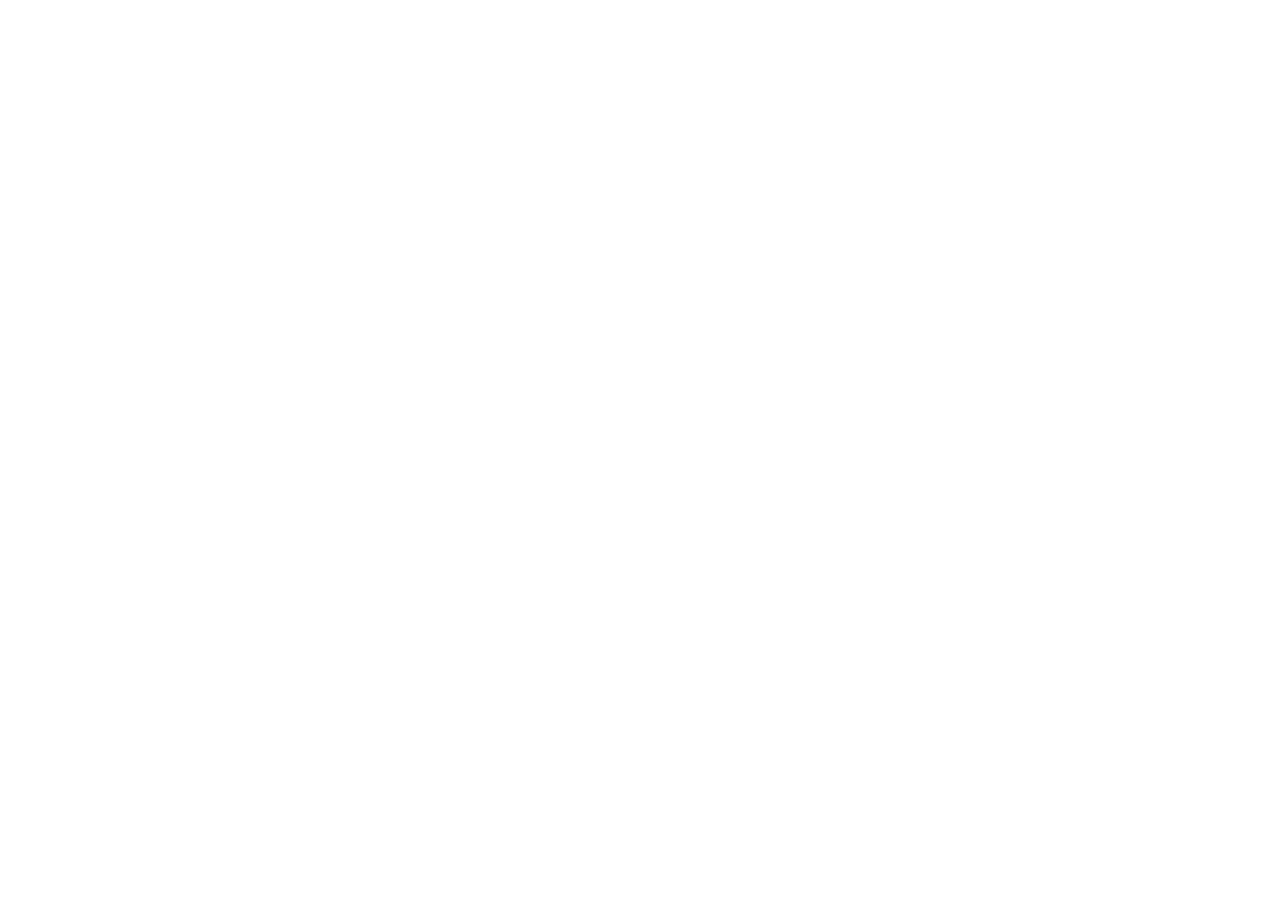
==== index.html @ 9267a1a5 "init project" ====
<!-- 后台页面 -->
<!DOCTYPE html>
<html lang="en">
<head>
    <meta charset="UTF-8">
    <meta http-equiv="X-UA-Compatible" content="IE=edge">
    <meta name="viewport" content="width=device-width, initial-scale=1.0">
    <title>Document</title>
</head>
<body>
    
</body>
</html>
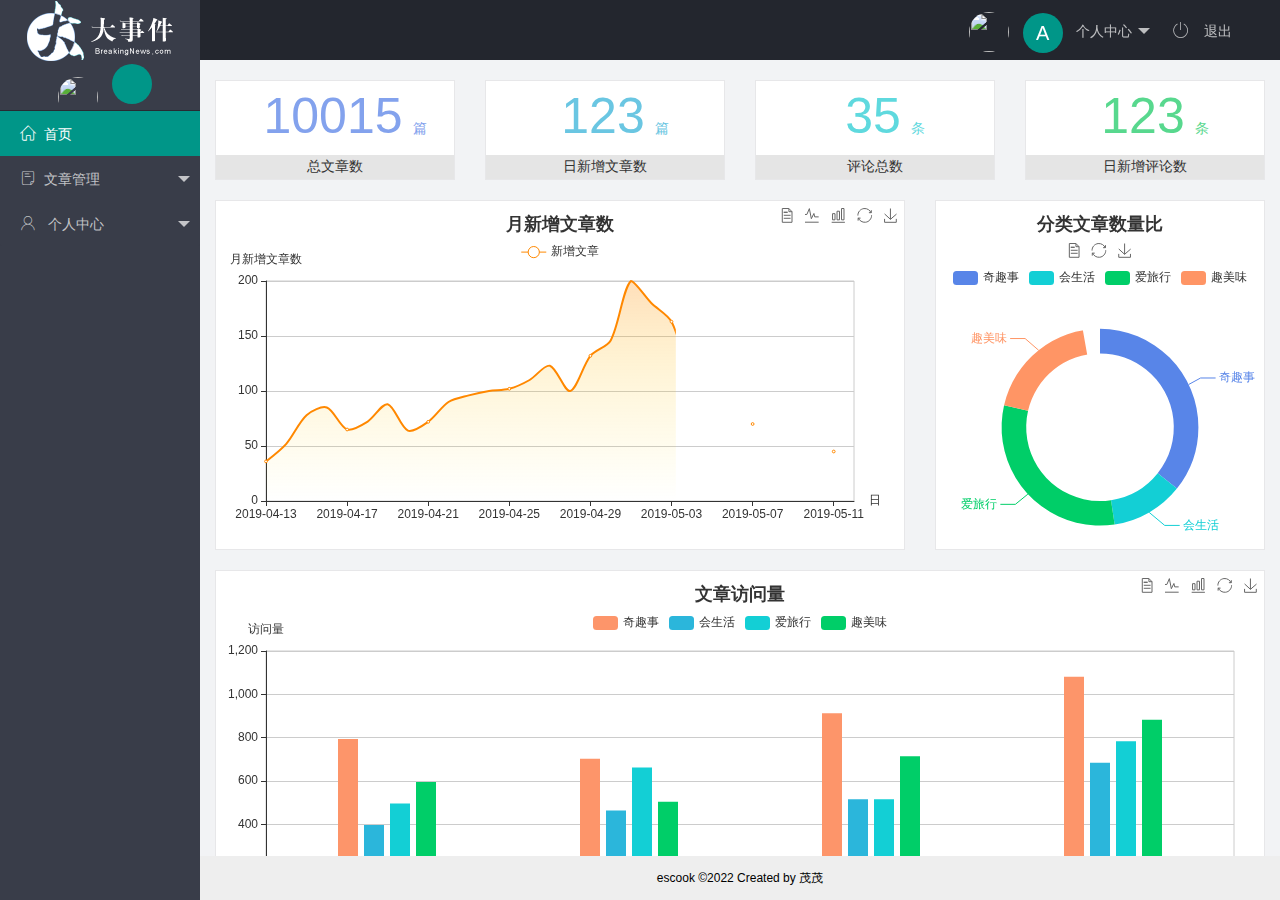
==== commit 6a550246: "完成了主页功能" ====
--- a/index.html
+++ b/index.html
@@ -5,9 +5,103 @@
     <meta charset="UTF-8">
     <meta http-equiv="X-UA-Compatible" content="IE=edge">
     <meta name="viewport" content="width=device-width, initial-scale=1.0">
-    <title>Document</title>
+    <title>后台主页</title>
+    <!-- 导入layui的样式表 -->
+    <link rel="stylesheet" href="./assets/lib/layui/css/layui.css">
+    <!-- 导入第三方图标库，也可以直接使用layui的图标库 -->
+    <link rel="stylesheet" href="./assets/fonts/iconfont.css">
+    <!-- 导入自己的样式表 -->
+    <link rel="stylesheet" href="./assets/css/index.css">
 </head>
 <body>
-    
-</body>
+    <div class="layui-layout layui-layout-admin">
+      <div class="layui-header">
+        <div class="layui-logo layui-hide-xs layui-bg-black">
+            <img src="./assets/images/logo.png" alt=""/>
+        </div>
+        <!-- 头部区域（可配合layui 已有的水平导航） -->
+        <ul class="layui-nav layui-layout-right">
+          <li class="layui-nav-item layui-hide layui-show-md-inline-block">
+            <a href="javascript:;" class="userinfo">
+              <img src="" class="layui-nav-img">
+              <!-- 设置一个文本头像，当用户没设置头像时，用第一个字当作头像 -->
+              <span class="text-avatar">A</span> 
+              个人中心
+            </a>
+            <dl class="layui-nav-child">
+              <dd><a href=""><i class="layui-icon layui-icon-username"></i>基本资料</a></dd>
+              <dd><a href=""><i class="layui-icon layui-icon-camera"></i>更换头像</a></dd>
+              <dd><a href=""><i class="layui-icon layui-icon-password"></i>重置密码</a></dd>
+            </dl>
+          </li>
+          <li class="layui-nav-item" lay-header-event="menuRight" lay-unselect>
+            <a href="javascript:;" id="btnLogout">
+              <i class="layui-icon ">
+                <span class="iconfont icon-tuichu">
+                </span>&nbsp;退出</i>
+            </a>
+          </li>
+        </ul>
+      </div>
+      <!-- 头部区域 -->
+      
+      <!-- 左边导航栏 -->
+      <div class="layui-side layui-bg-black">
+        <div class="layui-side-scroll">
+          <!-- 左侧头像区域 -->
+          <div class="userinfo" >
+            <img src="" class="layui-nav-img">
+            <!-- 设置一个文本头像，当用户没设置头像时，用第一个字当作头像 -->
+            <span class="text-avatar"></span>
+            <span id="welcome"></span>
+          </div>
+          <!-- 左侧导航区域（可配合layui已有的垂直导航） -->
+          <ul class="layui-nav layui-nav-tree" lay-shrink="all">   <!-- 这个ul表示左边整个菜单 -->
+            <!-- 首页 -->
+            <!-- layui-this：默认被选中 -->
+            <li class="layui-nav-item layui-this"><a href="./home/dashboard.html" target="fm"><span class="iconfont icon-home "></span>首页</a></li>  
+            <!-- 大菜单里面的一个小菜单 -->
+            <li class="layui-nav-item"> 
+              <a class="" href="javascript:;"><span class="iconfont icon-16"></span>文章管理</a>  <!-- 大菜单的名称 -->
+              <dl class="layui-nav-child">
+                <dd><a href="javascript:;"><i class="layui-icon layui-icon-app"></i>文章类别</a></dd>   <!-- 小菜单里面的各个独立的内容 -->
+                <dd><a href="javascript:;"><span class="iconfont icon-16"></span>文章列表</a></dd>
+                <dd><a href="javascript:;"><i class="layui-icon layui-icon-file"></i>发布文章</a></dd>
+              </dl>
+            </li>
+            <li class="layui-nav-item">
+              <a href="javascript:;">
+                <span class="iconfont icon-user"></span>
+                个人中心</a>
+              <dl class="layui-nav-child">
+                <dd><a href="javascript:;"><i class="layui-icon layui-icon-username"></i>基本资料</a></dd>
+                <dd><a href="javascript:;"><i class="layui-icon layui-icon-camera"></i>更换头像</a></dd>
+                <dd><a href="javascript:;"><i class="layui-icon layui-icon-password"></i>重置密码</a></dd>
+              </dl>
+            </li>
+          </ul>
+        </div>
+      </div>
+      
+      <div class="layui-body">
+        <!-- 内容主体区域 -->
+        <iframe src="./home/dashboard.html" frameborder="0" name="fm"></iframe><!-- 设置src地址，这也页面一打开默认显示就是src的这个地址 -->
+        <!-- <iframe src="" name="fm"></iframe> iframe标签：name属性用来定义当前iframe的名称、src属性用来规定ifrname中显示的文档的url地址 -->
+        <!-- a连接的href属性：用来指定打开那个网页、target属性：用来指定在哪里打开网页 -->
+        <!-- target="fm"表示：在name为fm的iframe中打开指定的网页 -->
+      </div>
+      <div class="layui-footer">
+        <!-- 底部固定区域 -->
+        escook ©2022 Created by 茂茂
+      </div>
+    </div>
+    <!-- 导入layui的js文件 -->
+    <script src="./assets/lib/layui/layui.all.js"></script>
+    <!-- 导入 jquery -->
+    <script src="./assets/lib/jquery.js"></script>
+    <!-- 导入自己写的baseAPI文件这样就不用写url的根地址 -->
+    <script src="./assets/js/baseAPI.js"></script>
+    <!-- 导入自己的js文件 -->
+    <script src="./assets/js/index.js"></script>
+    </body>
 </html>--- a/assets/lib/layui/css/layui.css
+++ b/assets/lib/layui/css/layui.css
@@ -0,0 +1,2 @@
+/** layui-v2.5.5 MIT License By https://www.layui.com */
+ .layui-inline,img{display:inline-block;vertical-align:middle}h1,h2,h3,h4,h5,h6{font-weight:400}.layui-edge,.layui-header,.layui-inline,.layui-main{position:relative}.layui-body,.layui-edge,.layui-elip{overflow:hidden}.layui-btn,.layui-edge,.layui-inline,img{vertical-align:middle}.layui-btn,.layui-disabled,.layui-icon,.layui-unselect{-moz-user-select:none;-webkit-user-select:none;-ms-user-select:none}.layui-elip,.layui-form-checkbox span,.layui-form-pane .layui-form-label{text-overflow:ellipsis;white-space:nowrap}.layui-breadcrumb,.layui-tree-btnGroup{visibility:hidden}blockquote,body,button,dd,div,dl,dt,form,h1,h2,h3,h4,h5,h6,input,li,ol,p,pre,td,textarea,th,ul{margin:0;padding:0;-webkit-tap-highlight-color:rgba(0,0,0,0)}a:active,a:hover{outline:0}img{border:none}li{list-style:none}table{border-collapse:collapse;border-spacing:0}h4,h5,h6{font-size:100%}button,input,optgroup,option,select,textarea{font-family:inherit;font-size:inherit;font-style:inherit;font-weight:inherit;outline:0}pre{white-space:pre-wrap;white-space:-moz-pre-wrap;white-space:-pre-wrap;white-space:-o-pre-wrap;word-wrap:break-word}body{line-height:24px;font:14px Helvetica Neue,Helvetica,PingFang SC,Tahoma,Arial,sans-serif}hr{height:1px;margin:10px 0;border:0;clear:both}a{color:#333;text-decoration:none}a:hover{color:#777}a cite{font-style:normal;*cursor:pointer}.layui-border-box,.layui-border-box *{box-sizing:border-box}.layui-box,.layui-box *{box-sizing:content-box}.layui-clear{clear:both;*zoom:1}.layui-clear:after{content:'\20';clear:both;*zoom:1;display:block;height:0}.layui-inline{*display:inline;*zoom:1}.layui-edge{display:inline-block;width:0;height:0;border-width:6px;border-style:dashed;border-color:transparent}.layui-edge-top{top:-4px;border-bottom-color:#999;border-bottom-style:solid}.layui-edge-right{border-left-color:#999;border-left-style:solid}.layui-edge-bottom{top:2px;border-top-color:#999;border-top-style:solid}.layui-edge-left{border-right-color:#999;border-right-style:solid}.layui-disabled,.layui-disabled:hover{color:#d2d2d2!important;cursor:not-allowed!important}.layui-circle{border-radius:100%}.layui-show{display:block!important}.layui-hide{display:none!important}@font-face{font-family:layui-icon;src:url(../font/iconfont.eot?v=250);src:url(../font/iconfont.eot?v=250#iefix) format('embedded-opentype'),url(../font/iconfont.woff2?v=250) format('woff2'),url(../font/iconfont.woff?v=250) format('woff'),url(../font/iconfont.ttf?v=250) format('truetype'),url(../font/iconfont.svg?v=250#layui-icon) format('svg')}.layui-icon{font-family:layui-icon!important;font-size:16px;font-style:normal;-webkit-font-smoothing:antialiased;-moz-osx-font-smoothing:grayscale}.layui-icon-reply-fill:before{content:"\e611"}.layui-icon-set-fill:before{content:"\e614"}.layui-icon-menu-fill:before{content:"\e60f"}.layui-icon-search:before{content:"\e615"}.layui-icon-share:before{content:"\e641"}.layui-icon-set-sm:before{content:"\e620"}.layui-icon-engine:before{content:"\e628"}.layui-icon-close:before{content:"\1006"}.layui-icon-close-fill:before{content:"\1007"}.layui-icon-chart-screen:before{content:"\e629"}.layui-icon-star:before{content:"\e600"}.layui-icon-circle-dot:before{content:"\e617"}.layui-icon-chat:before{content:"\e606"}.layui-icon-release:before{content:"\e609"}.layui-icon-list:before{content:"\e60a"}.layui-icon-chart:before{content:"\e62c"}.layui-icon-ok-circle:before{content:"\1005"}.layui-icon-layim-theme:before{content:"\e61b"}.layui-icon-table:before{content:"\e62d"}.layui-icon-right:before{content:"\e602"}.layui-icon-left:before{content:"\e603"}.layui-icon-cart-simple:before{content:"\e698"}.layui-icon-face-cry:before{content:"\e69c"}.layui-icon-face-smile:before{content:"\e6af"}.layui-icon-survey:before{content:"\e6b2"}.layui-icon-tree:before{content:"\e62e"}.layui-icon-upload-circle:before{content:"\e62f"}.layui-icon-add-circle:before{content:"\e61f"}.layui-icon-download-circle:before{content:"\e601"}.layui-icon-templeate-1:before{content:"\e630"}.layui-icon-util:before{content:"\e631"}.layui-icon-face-surprised:before{content:"\e664"}.layui-icon-edit:before{content:"\e642"}.layui-icon-speaker:before{content:"\e645"}.layui-icon-down:before{content:"\e61a"}.layui-icon-file:before{content:"\e621"}.layui-icon-layouts:before{content:"\e632"}.layui-icon-rate-half:before{content:"\e6c9"}.layui-icon-add-circle-fine:before{content:"\e608"}.layui-icon-prev-circle:before{content:"\e633"}.layui-icon-read:before{content:"\e705"}.layui-icon-404:before{content:"\e61c"}.layui-icon-carousel:before{content:"\e634"}.layui-icon-help:before{content:"\e607"}.layui-icon-code-circle:before{content:"\e635"}.layui-icon-water:before{content:"\e636"}.layui-icon-username:before{content:"\e66f"}.layui-icon-find-fill:before{content:"\e670"}.layui-icon-about:before{content:"\e60b"}.layui-icon-location:before{content:"\e715"}.layui-icon-up:before{content:"\e619"}.layui-icon-pause:before{content:"\e651"}.layui-icon-date:before{content:"\e637"}.layui-icon-layim-uploadfile:before{content:"\e61d"}.layui-icon-delete:before{content:"\e640"}.layui-icon-play:before{content:"\e652"}.layui-icon-top:before{content:"\e604"}.layui-icon-friends:before{content:"\e612"}.layui-icon-refresh-3:before{content:"\e9aa"}.layui-icon-ok:before{content:"\e605"}.layui-icon-layer:before{content:"\e638"}.layui-icon-face-smile-fine:before{content:"\e60c"}.layui-icon-dollar:before{content:"\e659"}.layui-icon-group:before{content:"\e613"}.layui-icon-layim-download:before{content:"\e61e"}.layui-icon-picture-fine:before{content:"\e60d"}.layui-icon-link:before{content:"\e64c"}.layui-icon-diamond:before{content:"\e735"}.layui-icon-log:before{content:"\e60e"}.layui-icon-rate-solid:before{content:"\e67a"}.layui-icon-fonts-del:before{content:"\e64f"}.layui-icon-unlink:before{content:"\e64d"}.layui-icon-fonts-clear:before{content:"\e639"}.layui-icon-triangle-r:before{content:"\e623"}.layui-icon-circle:before{content:"\e63f"}.layui-icon-radio:before{content:"\e643"}.layui-icon-align-center:before{content:"\e647"}.layui-icon-align-right:before{content:"\e648"}.layui-icon-align-left:before{content:"\e649"}.layui-icon-loading-1:before{content:"\e63e"}.layui-icon-return:before{content:"\e65c"}.layui-icon-fonts-strong:before{content:"\e62b"}.layui-icon-upload:before{content:"\e67c"}.layui-icon-dialogue:before{content:"\e63a"}.layui-icon-video:before{content:"\e6ed"}.layui-icon-headset:before{content:"\e6fc"}.layui-icon-cellphone-fine:before{content:"\e63b"}.layui-icon-add-1:before{content:"\e654"}.layui-icon-face-smile-b:before{content:"\e650"}.layui-icon-fonts-html:before{content:"\e64b"}.layui-icon-form:before{content:"\e63c"}.layui-icon-cart:before{content:"\e657"}.layui-icon-camera-fill:before{content:"\e65d"}.layui-icon-tabs:before{content:"\e62a"}.layui-icon-fonts-code:before{content:"\e64e"}.layui-icon-fire:before{content:"\e756"}.layui-icon-set:before{content:"\e716"}.layui-icon-fonts-u:before{content:"\e646"}.layui-icon-triangle-d:before{content:"\e625"}.layui-icon-tips:before{content:"\e702"}.layui-icon-picture:before{content:"\e64a"}.layui-icon-more-vertical:before{content:"\e671"}.layui-icon-flag:before{content:"\e66c"}.layui-icon-loading:before{content:"\e63d"}.layui-icon-fonts-i:before{content:"\e644"}.layui-icon-refresh-1:before{content:"\e666"}.layui-icon-rmb:before{content:"\e65e"}.layui-icon-home:before{content:"\e68e"}.layui-icon-user:before{content:"\e770"}.layui-icon-notice:before{content:"\e667"}.layui-icon-login-weibo:before{content:"\e675"}.layui-icon-voice:before{content:"\e688"}.layui-icon-upload-drag:before{content:"\e681"}.layui-icon-login-qq:before{content:"\e676"}.layui-icon-snowflake:before{content:"\e6b1"}.layui-icon-file-b:before{content:"\e655"}.layui-icon-template:before{content:"\e663"}.layui-icon-auz:before{content:"\e672"}.layui-icon-console:before{content:"\e665"}.layui-icon-app:before{content:"\e653"}.layui-icon-prev:before{content:"\e65a"}.layui-icon-website:before{content:"\e7ae"}.layui-icon-next:before{content:"\e65b"}.layui-icon-component:before{content:"\e857"}.layui-icon-more:before{content:"\e65f"}.layui-icon-login-wechat:before{content:"\e677"}.layui-icon-shrink-right:before{content:"\e668"}.layui-icon-spread-left:before{content:"\e66b"}.layui-icon-camera:before{content:"\e660"}.layui-icon-note:before{content:"\e66e"}.layui-icon-refresh:before{content:"\e669"}.layui-icon-female:before{content:"\e661"}.layui-icon-male:before{content:"\e662"}.layui-icon-password:before{content:"\e673"}.layui-icon-senior:before{content:"\e674"}.layui-icon-theme:before{content:"\e66a"}.layui-icon-tread:before{content:"\e6c5"}.layui-icon-praise:before{content:"\e6c6"}.layui-icon-star-fill:before{content:"\e658"}.layui-icon-rate:before{content:"\e67b"}.layui-icon-template-1:before{content:"\e656"}.layui-icon-vercode:before{content:"\e679"}.layui-icon-cellphone:before{content:"\e678"}.layui-icon-screen-full:before{content:"\e622"}.layui-icon-screen-restore:before{content:"\e758"}.layui-icon-cols:before{content:"\e610"}.layui-icon-export:before{content:"\e67d"}.layui-icon-print:before{content:"\e66d"}.layui-icon-slider:before{content:"\e714"}.layui-icon-addition:before{content:"\e624"}.layui-icon-subtraction:before{content:"\e67e"}.layui-icon-service:before{content:"\e626"}.layui-icon-transfer:before{content:"\e691"}.layui-main{width:1140px;margin:0 auto}.layui-header{z-index:1000;height:60px}.layui-header a:hover{transition:all .5s;-webkit-transition:all .5s}.layui-side{position:fixed;left:0;top:0;bottom:0;z-index:999;width:200px;overflow-x:hidden}.layui-side-scroll{position:relative;width:220px;height:100%;overflow-x:hidden}.layui-body{position:absolute;left:200px;right:0;top:0;bottom:0;z-index:998;width:auto;overflow-y:auto;box-sizing:border-box}.layui-layout-body{overflow:hidden}.layui-layout-admin .layui-header{background-color:#23262E}.layui-layout-admin .layui-side{top:60px;width:200px;overflow-x:hidden}.layui-layout-admin .layui-body{position:fixed;top:60px;bottom:44px}.layui-layout-admin .layui-main{width:auto;margin:0 15px}.layui-layout-admin .layui-footer{position:fixed;left:200px;right:0;bottom:0;height:44px;line-height:44px;padding:0 15px;background-color:#eee}.layui-layout-admin .layui-logo{position:absolute;left:0;top:0;width:200px;height:100%;line-height:60px;text-align:center;color:#009688;font-size:16px}.layui-layout-admin .layui-header .layui-nav{background:0 0}.layui-layout-left{position:absolute!important;left:200px;top:0}.layui-layout-right{position:absolute!important;right:0;top:0}.layui-container{position:relative;margin:0 auto;padding:0 15px;box-sizing:border-box}.layui-fluid{position:relative;margin:0 auto;padding:0 15px}.layui-row:after,.layui-row:before{content:'';display:block;clear:both}.layui-col-lg1,.layui-col-lg10,.layui-col-lg11,.layui-col-lg12,.layui-col-lg2,.layui-col-lg3,.layui-col-lg4,.layui-col-lg5,.layui-col-lg6,.layui-col-lg7,.layui-col-lg8,.layui-col-lg9,.layui-col-md1,.layui-col-md10,.layui-col-md11,.layui-col-md12,.layui-col-md2,.layui-col-md3,.layui-col-md4,.layui-col-md5,.layui-col-md6,.layui-col-md7,.layui-col-md8,.layui-col-md9,.layui-col-sm1,.layui-col-sm10,.layui-col-sm11,.layui-col-sm12,.layui-col-sm2,.layui-col-sm3,.layui-col-sm4,.layui-col-sm5,.layui-col-sm6,.layui-col-sm7,.layui-col-sm8,.layui-col-sm9,.layui-col-xs1,.layui-col-xs10,.layui-col-xs11,.layui-col-xs12,.layui-col-xs2,.layui-col-xs3,.layui-col-xs4,.layui-col-xs5,.layui-col-xs6,.layui-col-xs7,.layui-col-xs8,.layui-col-xs9{position:relative;display:block;box-sizing:border-box}.layui-col-xs1,.layui-col-xs10,.layui-col-xs11,.layui-col-xs12,.layui-col-xs2,.layui-col-xs3,.layui-col-xs4,.layui-col-xs5,.layui-col-xs6,.layui-col-xs7,.layui-col-xs8,.layui-col-xs9{float:left}.layui-col-xs1{width:8.33333333%}.layui-col-xs2{width:16.66666667%}.layui-col-xs3{width:25%}.layui-col-xs4{width:33.33333333%}.layui-col-xs5{width:41.66666667%}.layui-col-xs6{width:50%}.layui-col-xs7{width:58.33333333%}.layui-col-xs8{width:66.66666667%}.layui-col-xs9{width:75%}.layui-col-xs10{width:83.33333333%}.layui-col-xs11{width:91.66666667%}.layui-col-xs12{width:100%}.layui-col-xs-offset1{margin-left:8.33333333%}.layui-col-xs-offset2{margin-left:16.66666667%}.layui-col-xs-offset3{margin-left:25%}.layui-col-xs-offset4{margin-left:33.33333333%}.layui-col-xs-offset5{margin-left:41.66666667%}.layui-col-xs-offset6{margin-left:50%}.layui-col-xs-offset7{margin-left:58.33333333%}.layui-col-xs-offset8{margin-left:66.66666667%}.layui-col-xs-offset9{margin-left:75%}.layui-col-xs-offset10{margin-left:83.33333333%}.layui-col-xs-offset11{margin-left:91.66666667%}.layui-col-xs-offset12{margin-left:100%}@media screen and (max-width:768px){.layui-hide-xs{display:none!important}.layui-show-xs-block{display:block!important}.layui-show-xs-inline{display:inline!important}.layui-show-xs-inline-block{display:inline-block!important}}@media screen and (min-width:768px){.layui-container{width:750px}.layui-hide-sm{display:none!important}.layui-show-sm-block{display:block!important}.layui-show-sm-inline{display:inline!important}.layui-show-sm-inline-block{display:inline-block!important}.layui-col-sm1,.layui-col-sm10,.layui-col-sm11,.layui-col-sm12,.layui-col-sm2,.layui-col-sm3,.layui-col-sm4,.layui-col-sm5,.layui-col-sm6,.layui-col-sm7,.layui-col-sm8,.layui-col-sm9{float:left}.layui-col-sm1{width:8.33333333%}.layui-col-sm2{width:16.66666667%}.layui-col-sm3{width:25%}.layui-col-sm4{width:33.33333333%}.layui-col-sm5{width:41.66666667%}.layui-col-sm6{width:50%}.layui-col-sm7{width:58.33333333%}.layui-col-sm8{width:66.66666667%}.layui-col-sm9{width:75%}.layui-col-sm10{width:83.33333333%}.layui-col-sm11{width:91.66666667%}.layui-col-sm12{width:100%}.layui-col-sm-offset1{margin-left:8.33333333%}.layui-col-sm-offset2{margin-left:16.66666667%}.layui-col-sm-offset3{margin-left:25%}.layui-col-sm-offset4{margin-left:33.33333333%}.layui-col-sm-offset5{margin-left:41.66666667%}.layui-col-sm-offset6{margin-left:50%}.layui-col-sm-offset7{margin-left:58.33333333%}.layui-col-sm-offset8{margin-left:66.66666667%}.layui-col-sm-offset9{margin-left:75%}.layui-col-sm-offset10{margin-left:83.33333333%}.layui-col-sm-offset11{margin-left:91.66666667%}.layui-col-sm-offset12{margin-left:100%}}@media screen and (min-width:992px){.layui-container{width:970px}.layui-hide-md{display:none!important}.layui-show-md-block{display:block!important}.layui-show-md-inline{display:inline!important}.layui-show-md-inline-block{display:inline-block!important}.layui-col-md1,.layui-col-md10,.layui-col-md11,.layui-col-md12,.layui-col-md2,.layui-col-md3,.layui-col-md4,.layui-col-md5,.layui-col-md6,.layui-col-md7,.layui-col-md8,.layui-col-md9{float:left}.layui-col-md1{width:8.33333333%}.layui-col-md2{width:16.66666667%}.layui-col-md3{width:25%}.layui-col-md4{width:33.33333333%}.layui-col-md5{width:41.66666667%}.layui-col-md6{width:50%}.layui-col-md7{width:58.33333333%}.layui-col-md8{width:66.66666667%}.layui-col-md9{width:75%}.layui-col-md10{width:83.33333333%}.layui-col-md11{width:91.66666667%}.layui-col-md12{width:100%}.layui-col-md-offset1{margin-left:8.33333333%}.layui-col-md-offset2{margin-left:16.66666667%}.layui-col-md-offset3{margin-left:25%}.layui-col-md-offset4{margin-left:33.33333333%}.layui-col-md-offset5{margin-left:41.66666667%}.layui-col-md-offset6{margin-left:50%}.layui-col-md-offset7{margin-left:58.33333333%}.layui-col-md-offset8{margin-left:66.66666667%}.layui-col-md-offset9{margin-left:75%}.layui-col-md-offset10{margin-left:83.33333333%}.layui-col-md-offset11{margin-left:91.66666667%}.layui-col-md-offset12{margin-left:100%}}@media screen and (min-width:1200px){.layui-container{width:1170px}.layui-hide-lg{display:none!important}.layui-show-lg-block{display:block!important}.layui-show-lg-inline{display:inline!important}.layui-show-lg-inline-block{display:inline-block!important}.layui-col-lg1,.layui-col-lg10,.layui-col-lg11,.layui-col-lg12,.layui-col-lg2,.layui-col-lg3,.layui-col-lg4,.layui-col-lg5,.layui-col-lg6,.layui-col-lg7,.layui-col-lg8,.layui-col-lg9{float:left}.layui-col-lg1{width:8.33333333%}.layui-col-lg2{width:16.66666667%}.layui-col-lg3{width:25%}.layui-col-lg4{width:33.33333333%}.layui-col-lg5{width:41.66666667%}.layui-col-lg6{width:50%}.layui-col-lg7{width:58.33333333%}.layui-col-lg8{width:66.66666667%}.layui-col-lg9{width:75%}.layui-col-lg10{width:83.33333333%}.layui-col-lg11{width:91.66666667%}.layui-col-lg12{width:100%}.layui-col-lg-offset1{margin-left:8.33333333%}.layui-col-lg-offset2{margin-left:16.66666667%}.layui-col-lg-offset3{margin-left:25%}.layui-col-lg-offset4{margin-left:33.33333333%}.layui-col-lg-offset5{margin-left:41.66666667%}.layui-col-lg-offset6{margin-left:50%}.layui-col-lg-offset7{margin-left:58.33333333%}.layui-col-lg-offset8{margin-left:66.66666667%}.layui-col-lg-offset9{margin-left:75%}.layui-col-lg-offset10{margin-left:83.33333333%}.layui-col-lg-offset11{margin-left:91.66666667%}.layui-col-lg-offset12{margin-left:100%}}.layui-col-space1{margin:-.5px}.layui-col-space1>*{padding:.5px}.layui-col-space3{margin:-1.5px}.layui-col-space3>*{padding:1.5px}.layui-col-space5{margin:-2.5px}.layui-col-space5>*{padding:2.5px}.layui-col-space8{margin:-3.5px}.layui-col-space8>*{padding:3.5px}.layui-col-space10{margin:-5px}.layui-col-space10>*{padding:5px}.layui-col-space12{margin:-6px}.layui-col-space12>*{padding:6px}.layui-col-space15{margin:-7.5px}.layui-col-space15>*{padding:7.5px}.layui-col-space18{margin:-9px}.layui-col-space18>*{padding:9px}.layui-col-space20{margin:-10px}.layui-col-space20>*{padding:10px}.layui-col-space22{margin:-11px}.layui-col-space22>*{padding:11px}.layui-col-space25{margin:-12.5px}.layui-col-space25>*{padding:12.5px}.layui-col-space30{margin:-15px}.layui-col-space30>*{padding:15px}.layui-btn,.layui-input,.layui-select,.layui-textarea,.layui-upload-button{outline:0;-webkit-appearance:none;transition:all .3s;-webkit-transition:all .3s;box-sizing:border-box}.layui-elem-quote{margin-bottom:10px;padding:15px;line-height:22px;border-left:5px solid #009688;border-radius:0 2px 2px 0;background-color:#f2f2f2}.layui-quote-nm{border-style:solid;border-width:1px 1px 1px 5px;background:0 0}.layui-elem-field{margin-bottom:10px;padding:0;border-width:1px;border-style:solid}.layui-elem-field legend{margin-left:20px;padding:0 10px;font-size:20px;font-weight:300}.layui-field-title{margin:10px 0 20px;border-width:1px 0 0}.layui-field-box{padding:10px 15px}.layui-field-title .layui-field-box{padding:10px 0}.layui-progress{position:relative;height:6px;border-radius:20px;background-color:#e2e2e2}.layui-progress-bar{position:absolute;left:0;top:0;width:0;max-width:100%;height:6px;border-radius:20px;text-align:right;background-color:#5FB878;transition:all .3s;-webkit-transition:all .3s}.layui-progress-big,.layui-progress-big .layui-progress-bar{height:18px;line-height:18px}.layui-progress-text{position:relative;top:-20px;line-height:18px;font-size:12px;color:#666}.layui-progress-big .layui-progress-text{position:static;padding:0 10px;color:#fff}.layui-collapse{border-width:1px;border-style:solid;border-radius:2px}.layui-colla-content,.layui-colla-item{border-top-width:1px;border-top-style:solid}.layui-colla-item:first-child{border-top:none}.layui-colla-title{position:relative;height:42px;line-height:42px;padding:0 15px 0 35px;color:#333;background-color:#f2f2f2;cursor:pointer;font-size:14px;overflow:hidden}.layui-colla-content{display:none;padding:10px 15px;line-height:22px;color:#666}.layui-colla-icon{position:absolute;left:15px;top:0;font-size:14px}.layui-card{margin-bottom:15px;border-radius:2px;background-color:#fff;box-shadow:0 1px 2px 0 rgba(0,0,0,.05)}.layui-card:last-child{margin-bottom:0}.layui-card-header{position:relative;height:42px;line-height:42px;padding:0 15px;border-bottom:1px solid #f6f6f6;color:#333;border-radius:2px 2px 0 0;font-size:14px}.layui-bg-black,.layui-bg-blue,.layui-bg-cyan,.layui-bg-green,.layui-bg-orange,.layui-bg-red{color:#fff!important}.layui-card-body{position:relative;padding:10px 15px;line-height:24px}.layui-card-body[pad15]{padding:15px}.layui-card-body[pad20]{padding:20px}.layui-card-body .layui-table{margin:5px 0}.layui-card .layui-tab{margin:0}.layui-panel-window{position:relative;padding:15px;border-radius:0;border-top:5px solid #E6E6E6;background-color:#fff}.layui-auxiliar-moving{position:fixed;left:0;right:0;top:0;bottom:0;width:100%;height:100%;background:0 0;z-index:9999999999}.layui-form-label,.layui-form-mid,.layui-form-select,.layui-input-block,.layui-input-inline,.layui-textarea{position:relative}.layui-bg-red{background-color:#FF5722!important}.layui-bg-orange{background-color:#FFB800!important}.layui-bg-green{background-color:#009688!important}.layui-bg-cyan{background-color:#2F4056!important}.layui-bg-blue{background-color:#1E9FFF!important}.layui-bg-black{background-color:#393D49!important}.layui-bg-gray{background-color:#eee!important;color:#666!important}.layui-badge-rim,.layui-colla-content,.layui-colla-item,.layui-collapse,.layui-elem-field,.layui-form-pane .layui-form-item[pane],.layui-form-pane .layui-form-label,.layui-input,.layui-layedit,.layui-layedit-tool,.layui-quote-nm,.layui-select,.layui-tab-bar,.layui-tab-card,.layui-tab-title,.layui-tab-title .layui-this:after,.layui-textarea{border-color:#e6e6e6}.layui-timeline-item:before,hr{background-color:#e6e6e6}.layui-text{line-height:22px;font-size:14px;color:#666}.layui-text h1,.layui-text h2,.layui-text h3{font-weight:500;color:#333}.layui-text h1{font-size:30px}.layui-text h2{font-size:24px}.layui-text h3{font-size:18px}.layui-text a:not(.layui-btn){color:#01AAED}.layui-text a:not(.layui-btn):hover{text-decoration:underline}.layui-text ul{padding:5px 0 5px 15px}.layui-text ul li{margin-top:5px;list-style-type:disc}.layui-text em,.layui-word-aux{color:#999!important;padding:0 5px!important}.layui-btn{display:inline-block;height:38px;line-height:38px;padding:0 18px;background-color:#009688;color:#fff;white-space:nowrap;text-align:center;font-size:14px;border:none;border-radius:2px;cursor:pointer}.layui-btn:hover{opacity:.8;filter:alpha(opacity=80);color:#fff}.layui-btn:active{opacity:1;filter:alpha(opacity=100)}.layui-btn+.layui-btn{margin-left:10px}.layui-btn-container{font-size:0}.layui-btn-container .layui-btn{margin-right:10px;margin-bottom:10px}.layui-btn-container .layui-btn+.layui-btn{margin-left:0}.layui-table .layui-btn-container .layui-btn{margin-bottom:9px}.layui-btn-radius{border-radius:100px}.layui-btn .layui-icon{margin-right:3px;font-size:18px;vertical-align:bottom;vertical-align:middle\9}.layui-btn-primary{border:1px solid #C9C9C9;background-color:#fff;color:#555}.layui-btn-primary:hover{border-color:#009688;color:#333}.layui-btn-normal{background-color:#1E9FFF}.layui-btn-warm{background-color:#FFB800}.layui-btn-danger{background-color:#FF5722}.layui-btn-checked{background-color:#5FB878}.layui-btn-disabled,.layui-btn-disabled:active,.layui-btn-disabled:hover{border:1px solid #e6e6e6;background-color:#FBFBFB;color:#C9C9C9;cursor:not-allowed;opacity:1}.layui-btn-lg{height:44px;line-height:44px;padding:0 25px;font-size:16px}.layui-btn-sm{height:30px;line-height:30px;padding:0 10px;font-size:12px}.layui-btn-sm i{font-size:16px!important}.layui-btn-xs{height:22px;line-height:22px;padding:0 5px;font-size:12px}.layui-btn-xs i{font-size:14px!important}.layui-btn-group{display:inline-block;vertical-align:middle;font-size:0}.layui-btn-group .layui-btn{margin-left:0!important;margin-right:0!important;border-left:1px solid rgba(255,255,255,.5);border-radius:0}.layui-btn-group .layui-btn-primary{border-left:none}.layui-btn-group .layui-btn-primary:hover{border-color:#C9C9C9;color:#009688}.layui-btn-group .layui-btn:first-child{border-left:none;border-radius:2px 0 0 2px}.layui-btn-group .layui-btn-primary:first-child{border-left:1px solid #c9c9c9}.layui-btn-group .layui-btn:last-child{border-radius:0 2px 2px 0}.layui-btn-group .layui-btn+.layui-btn{margin-left:0}.layui-btn-group+.layui-btn-group{margin-left:10px}.layui-btn-fluid{width:100%}.layui-input,.layui-select,.layui-textarea{height:38px;line-height:1.3;line-height:38px\9;border-width:1px;border-style:solid;background-color:#fff;border-radius:2px}.layui-input::-webkit-input-placeholder,.layui-select::-webkit-input-placeholder,.layui-textarea::-webkit-input-placeholder{line-height:1.3}.layui-input,.layui-textarea{display:block;width:100%;padding-left:10px}.layui-input:hover,.layui-textarea:hover{border-color:#D2D2D2!important}.layui-input:focus,.layui-textarea:focus{border-color:#C9C9C9!important}.layui-textarea{min-height:100px;height:auto;line-height:20px;padding:6px 10px;resize:vertical}.layui-select{padding:0 10px}.layui-form input[type=checkbox],.layui-form input[type=radio],.layui-form select{display:none}.layui-form [lay-ignore]{display:initial}.layui-form-item{margin-bottom:15px;clear:both;*zoom:1}.layui-form-item:after{content:'\20';clear:both;*zoom:1;display:block;height:0}.layui-form-label{float:left;display:block;padding:9px 15px;width:80px;font-weight:400;line-height:20px;text-align:right}.layui-form-label-col{display:block;float:none;padding:9px 0;line-height:20px;text-align:left}.layui-form-item .layui-inline{margin-bottom:5px;margin-right:10px}.layui-input-block{margin-left:110px;min-height:36px}.layui-input-inline{display:inline-block;vertical-align:middle}.layui-form-item .layui-input-inline{float:left;width:190px;margin-right:10px}.layui-form-text .layui-input-inline{width:auto}.layui-form-mid{float:left;display:block;padding:9px 0!important;line-height:20px;margin-right:10px}.layui-form-danger+.layui-form-select .layui-input,.layui-form-danger:focus{border-color:#FF5722!important}.layui-form-select .layui-input{padding-right:30px;cursor:pointer}.layui-form-select .layui-edge{position:absolute;right:10px;top:50%;margin-top:-3px;cursor:pointer;border-width:6px;border-top-color:#c2c2c2;border-top-style:solid;transition:all .3s;-webkit-transition:all .3s}.layui-form-select dl{display:none;position:absolute;left:0;top:42px;padding:5px 0;z-index:899;min-width:100%;border:1px solid #d2d2d2;max-height:300px;overflow-y:auto;background-color:#fff;border-radius:2px;box-shadow:0 2px 4px rgba(0,0,0,.12);box-sizing:border-box}.layui-form-select dl dd,.layui-form-select dl dt{padding:0 10px;line-height:36px;white-space:nowrap;overflow:hidden;text-overflow:ellipsis}.layui-form-select dl dt{font-size:12px;color:#999}.layui-form-select dl dd{cursor:pointer}.layui-form-select dl dd:hover{background-color:#f2f2f2;-webkit-transition:.5s all;transition:.5s all}.layui-form-select .layui-select-group dd{padding-left:20px}.layui-form-select dl dd.layui-select-tips{padding-left:10px!important;color:#999}.layui-form-select dl dd.layui-this{background-color:#5FB878;color:#fff}.layui-form-checkbox,.layui-form-select dl dd.layui-disabled{background-color:#fff}.layui-form-selected dl{display:block}.layui-form-checkbox,.layui-form-checkbox *,.layui-form-switch{display:inline-block;vertical-align:middle}.layui-form-selected .layui-edge{margin-top:-9px;-webkit-transform:rotate(180deg);transform:rotate(180deg);margin-top:-3px\9}:root .layui-form-selected .layui-edge{margin-top:-9px\0/IE9}.layui-form-selectup dl{top:auto;bottom:42px}.layui-select-none{margin:5px 0;text-align:center;color:#999}.layui-select-disabled .layui-disabled{border-color:#eee!important}.layui-select-disabled .layui-edge{border-top-color:#d2d2d2}.layui-form-checkbox{position:relative;height:30px;line-height:30px;margin-right:10px;padding-right:30px;cursor:pointer;font-size:0;-webkit-transition:.1s linear;transition:.1s linear;box-sizing:border-box}.layui-form-checkbox span{padding:0 10px;height:100%;font-size:14px;border-radius:2px 0 0 2px;background-color:#d2d2d2;color:#fff;overflow:hidden}.layui-form-checkbox:hover span{background-color:#c2c2c2}.layui-form-checkbox i{position:absolute;right:0;top:0;width:30px;height:28px;border:1px solid #d2d2d2;border-left:none;border-radius:0 2px 2px 0;color:#fff;font-size:20px;text-align:center}.layui-form-checkbox:hover i{border-color:#c2c2c2;color:#c2c2c2}.layui-form-checked,.layui-form-checked:hover{border-color:#5FB878}.layui-form-checked span,.layui-form-checked:hover span{background-color:#5FB878}.layui-form-checked i,.layui-form-checked:hover i{color:#5FB878}.layui-form-item .layui-form-checkbox{margin-top:4px}.layui-form-checkbox[lay-skin=primary]{height:auto!important;line-height:normal!important;min-width:18px;min-height:18px;border:none!important;margin-right:0;padding-left:28px;padding-right:0;background:0 0}.layui-form-checkbox[lay-skin=primary] span{padding-left:0;padding-right:15px;line-height:18px;background:0 0;color:#666}.layui-form-checkbox[lay-skin=primary] i{right:auto;left:0;width:16px;height:16px;line-height:16px;border:1px solid #d2d2d2;font-size:12px;border-radius:2px;background-color:#fff;-webkit-transition:.1s linear;transition:.1s linear}.layui-form-checkbox[lay-skin=primary]:hover i{border-color:#5FB878;color:#fff}.layui-form-checked[lay-skin=primary] i{border-color:#5FB878!important;background-color:#5FB878;color:#fff}.layui-checkbox-disbaled[lay-skin=primary] span{background:0 0!important;color:#c2c2c2}.layui-checkbox-disbaled[lay-skin=primary]:hover i{border-color:#d2d2d2}.layui-form-item .layui-form-checkbox[lay-skin=primary]{margin-top:10px}.layui-form-switch{position:relative;height:22px;line-height:22px;min-width:35px;padding:0 5px;margin-top:8px;border:1px solid #d2d2d2;border-radius:20px;cursor:pointer;background-color:#fff;-webkit-transition:.1s linear;transition:.1s linear}.layui-form-switch i{position:absolute;left:5px;top:3px;width:16px;height:16px;border-radius:20px;background-color:#d2d2d2;-webkit-transition:.1s linear;transition:.1s linear}.layui-form-switch em{position:relative;top:0;width:25px;margin-left:21px;padding:0!important;text-align:center!important;color:#999!important;font-style:normal!important;font-size:12px}.layui-form-onswitch{border-color:#5FB878;background-color:#5FB878}.layui-checkbox-disbaled,.layui-checkbox-disbaled i{border-color:#e2e2e2!important}.layui-form-onswitch i{left:100%;margin-left:-21px;background-color:#fff}.layui-form-onswitch em{margin-left:5px;margin-right:21px;color:#fff!important}.layui-checkbox-disbaled span{background-color:#e2e2e2!important}.layui-checkbox-disbaled:hover i{color:#fff!important}[lay-radio]{display:none}.layui-form-radio,.layui-form-radio *{display:inline-block;vertical-align:middle}.layui-form-radio{line-height:28px;margin:6px 10px 0 0;padding-right:10px;cursor:pointer;font-size:0}.layui-form-radio *{font-size:14px}.layui-form-radio>i{margin-right:8px;font-size:22px;color:#c2c2c2}.layui-form-radio>i:hover,.layui-form-radioed>i{color:#5FB878}.layui-radio-disbaled>i{color:#e2e2e2!important}.layui-form-pane .layui-form-label{width:110px;padding:8px 15px;height:38px;line-height:20px;border-width:1px;border-style:solid;border-radius:2px 0 0 2px;text-align:center;background-color:#FBFBFB;overflow:hidden;box-sizing:border-box}.layui-form-pane .layui-input-inline{margin-left:-1px}.layui-form-pane .layui-input-block{margin-left:110px;left:-1px}.layui-form-pane .layui-input{border-radius:0 2px 2px 0}.layui-form-pane .layui-form-text .layui-form-label{float:none;width:100%;border-radius:2px;box-sizing:border-box;text-align:left}.layui-form-pane .layui-form-text .layui-input-inline{display:block;margin:0;top:-1px;clear:both}.layui-form-pane .layui-form-text .layui-input-block{margin:0;left:0;top:-1px}.layui-form-pane .layui-form-text .layui-textarea{min-height:100px;border-radius:0 0 2px 2px}.layui-form-pane .layui-form-checkbox{margin:4px 0 4px 10px}.layui-form-pane .layui-form-radio,.layui-form-pane .layui-form-switch{margin-top:6px;margin-left:10px}.layui-form-pane .layui-form-item[pane]{position:relative;border-width:1px;border-style:solid}.layui-form-pane .layui-form-item[pane] .layui-form-label{position:absolute;left:0;top:0;height:100%;border-width:0 1px 0 0}.layui-form-pane .layui-form-item[pane] .layui-input-inline{margin-left:110px}@media screen and (max-width:450px){.layui-form-item .layui-form-label{text-overflow:ellipsis;overflow:hidden;white-space:nowrap}.layui-form-item .layui-inline{display:block;margin-right:0;margin-bottom:20px;clear:both}.layui-form-item .layui-inline:after{content:'\20';clear:both;display:block;height:0}.layui-form-item .layui-input-inline{display:block;float:none;left:-3px;width:auto;margin:0 0 10px 112px}.layui-form-item .layui-input-inline+.layui-form-mid{margin-left:110px;top:-5px;padding:0}.layui-form-item .layui-form-checkbox{margin-right:5px;margin-bottom:5px}}.layui-layedit{border-width:1px;border-style:solid;border-radius:2px}.layui-layedit-tool{padding:3px 5px;border-bottom-width:1px;border-bottom-style:solid;font-size:0}.layedit-tool-fixed{position:fixed;top:0;border-top:1px solid #e2e2e2}.layui-layedit-tool .layedit-tool-mid,.layui-layedit-tool .layui-icon{display:inline-block;vertical-align:middle;text-align:center;font-size:14px}.layui-layedit-tool .layui-icon{position:relative;width:32px;height:30px;line-height:30px;margin:3px 5px;color:#777;cursor:pointer;border-radius:2px}.layui-layedit-tool .layui-icon:hover{color:#393D49}.layui-layedit-tool .layui-icon:active{color:#000}.layui-layedit-tool .layedit-tool-active{background-color:#e2e2e2;color:#000}.layui-layedit-tool .layui-disabled,.layui-layedit-tool .layui-disabled:hover{color:#d2d2d2;cursor:not-allowed}.layui-layedit-tool .layedit-tool-mid{width:1px;height:18px;margin:0 10px;background-color:#d2d2d2}.layedit-tool-html{width:50px!important;font-size:30px!important}.layedit-tool-b,.layedit-tool-code,.layedit-tool-help{font-size:16px!important}.layedit-tool-d,.layedit-tool-face,.layedit-tool-image,.layedit-tool-unlink{font-size:18px!important}.layedit-tool-image input{position:absolute;font-size:0;left:0;top:0;width:100%;height:100%;opacity:.01;filter:Alpha(opacity=1);cursor:pointer}.layui-layedit-iframe iframe{display:block;width:100%}#LAY_layedit_code{overflow:hidden}.layui-laypage{display:inline-block;*display:inline;*zoom:1;vertical-align:middle;margin:10px 0;font-size:0}.layui-laypage>a:first-child,.layui-laypage>a:first-child em{border-radius:2px 0 0 2px}.layui-laypage>a:last-child,.layui-laypage>a:last-child em{border-radius:0 2px 2px 0}.layui-laypage>:first-child{margin-left:0!important}.layui-laypage>:last-child{margin-right:0!important}.layui-laypage a,.layui-laypage button,.layui-laypage input,.layui-laypage select,.layui-laypage span{border:1px solid #e2e2e2}.layui-laypage a,.layui-laypage span{display:inline-block;*display:inline;*zoom:1;vertical-align:middle;padding:0 15px;height:28px;line-height:28px;margin:0 -1px 5px 0;background-color:#fff;color:#333;font-size:12px}.layui-flow-more a *,.layui-laypage input,.layui-table-view select[lay-ignore]{display:inline-block}.layui-laypage a:hover{color:#009688}.layui-laypage em{font-style:normal}.layui-laypage .layui-laypage-spr{color:#999;font-weight:700}.layui-laypage a{text-decoration:none}.layui-laypage .layui-laypage-curr{position:relative}.layui-laypage .layui-laypage-curr em{position:relative;color:#fff}.layui-laypage .layui-laypage-curr .layui-laypage-em{position:absolute;left:-1px;top:-1px;padding:1px;width:100%;height:100%;background-color:#009688}.layui-laypage-em{border-radius:2px}.layui-laypage-next em,.layui-laypage-prev em{font-family:Sim sun;font-size:16px}.layui-laypage .layui-laypage-count,.layui-laypage .layui-laypage-limits,.layui-laypage .layui-laypage-refresh,.layui-laypage .layui-laypage-skip{margin-left:10px;margin-right:10px;padding:0;border:none}.layui-laypage .layui-laypage-limits,.layui-laypage .layui-laypage-refresh{vertical-align:top}.layui-laypage .layui-laypage-refresh i{font-size:18px;cursor:pointer}.layui-laypage select{height:22px;padding:3px;border-radius:2px;cursor:pointer}.layui-laypage .layui-laypage-skip{height:30px;line-height:30px;color:#999}.layui-laypage button,.layui-laypage input{height:30px;line-height:30px;border-radius:2px;vertical-align:top;background-color:#fff;box-sizing:border-box}.layui-laypage input{width:40px;margin:0 10px;padding:0 3px;text-align:center}.layui-laypage input:focus,.layui-laypage select:focus{border-color:#009688!important}.layui-laypage button{margin-left:10px;padding:0 10px;cursor:pointer}.layui-table,.layui-table-view{margin:10px 0}.layui-flow-more{margin:10px 0;text-align:center;color:#999;font-size:14px}.layui-flow-more a{height:32px;line-height:32px}.layui-flow-more a *{vertical-align:top}.layui-flow-more a cite{padding:0 20px;border-radius:3px;background-color:#eee;color:#333;font-style:normal}.layui-flow-more a cite:hover{opacity:.8}.layui-flow-more a i{font-size:30px;color:#737383}.layui-table{width:100%;background-color:#fff;color:#666}.layui-table tr{transition:all .3s;-webkit-transition:all .3s}.layui-table th{text-align:left;font-weight:400}.layui-table tbody tr:hover,.layui-table thead tr,.layui-table-click,.layui-table-header,.layui-table-hover,.layui-table-mend,.layui-table-patch,.layui-table-tool,.layui-table-total,.layui-table-total tr,.layui-table[lay-even] tr:nth-child(even){background-color:#f2f2f2}.layui-table td,.layui-table th,.layui-table-col-set,.layui-table-fixed-r,.layui-table-grid-down,.layui-table-header,.layui-table-page,.layui-table-tips-main,.layui-table-tool,.layui-table-total,.layui-table-view,.layui-table[lay-skin=line],.layui-table[lay-skin=row]{border-width:1px;border-style:solid;border-color:#e6e6e6}.layui-table td,.layui-table th{position:relative;padding:9px 15px;min-height:20px;line-height:20px;font-size:14px}.layui-table[lay-skin=line] td,.layui-table[lay-skin=line] th{border-width:0 0 1px}.layui-table[lay-skin=row] td,.layui-table[lay-skin=row] th{border-width:0 1px 0 0}.layui-table[lay-skin=nob] td,.layui-table[lay-skin=nob] th{border:none}.layui-table img{max-width:100px}.layui-table[lay-size=lg] td,.layui-table[lay-size=lg] th{padding:15px 30px}.layui-table-view .layui-table[lay-size=lg] .layui-table-cell{height:40px;line-height:40px}.layui-table[lay-size=sm] td,.layui-table[lay-size=sm] th{font-size:12px;padding:5px 10px}.layui-table-view .layui-table[lay-size=sm] .layui-table-cell{height:20px;line-height:20px}.layui-table[lay-data]{display:none}.layui-table-box{position:relative;overflow:hidden}.layui-table-view .layui-table{position:relative;width:auto;margin:0}.layui-table-view .layui-table[lay-skin=line]{border-width:0 1px 0 0}.layui-table-view .layui-table[lay-skin=row]{border-width:0 0 1px}.layui-table-view .layui-table td,.layui-table-view .layui-table th{padding:5px 0;border-top:none;border-left:none}.layui-table-view .layui-table th.layui-unselect .layui-table-cell span{cursor:pointer}.layui-table-view .layui-table td{cursor:default}.layui-table-view .layui-table td[data-edit=text]{cursor:text}.layui-table-view .layui-form-checkbox[lay-skin=primary] i{width:18px;height:18px}.layui-table-view .layui-form-radio{line-height:0;padding:0}.layui-table-view .layui-form-radio>i{margin:0;font-size:20px}.layui-table-init{position:absolute;left:0;top:0;width:100%;height:100%;text-align:center;z-index:110}.layui-table-init .layui-icon{position:absolute;left:50%;top:50%;margin:-15px 0 0 -15px;font-size:30px;color:#c2c2c2}.layui-table-header{border-width:0 0 1px;overflow:hidden}.layui-table-header .layui-table{margin-bottom:-1px}.layui-table-tool .layui-inline[lay-event]{position:relative;width:26px;height:26px;padding:5px;line-height:16px;margin-right:10px;text-align:center;color:#333;border:1px solid #ccc;cursor:pointer;-webkit-transition:.5s all;transition:.5s all}.layui-table-tool .layui-inline[lay-event]:hover{border:1px solid #999}.layui-table-tool-temp{padding-right:120px}.layui-table-tool-self{position:absolute;right:17px;top:10px}.layui-table-tool .layui-table-tool-self .layui-inline[lay-event]{margin:0 0 0 10px}.layui-table-tool-panel{position:absolute;top:29px;left:-1px;padding:5px 0;min-width:150px;min-height:40px;border:1px solid #d2d2d2;text-align:left;overflow-y:auto;background-color:#fff;box-shadow:0 2px 4px rgba(0,0,0,.12)}.layui-table-cell,.layui-table-tool-panel li{overflow:hidden;text-overflow:ellipsis;white-space:nowrap}.layui-table-tool-panel li{padding:0 10px;line-height:30px;-webkit-transition:.5s all;transition:.5s all}.layui-table-tool-panel li .layui-form-checkbox[lay-skin=primary]{width:100%;padding-left:28px}.layui-table-tool-panel li:hover{background-color:#f2f2f2}.layui-table-tool-panel li .layui-form-checkbox[lay-skin=primary] i{position:absolute;left:0;top:0}.layui-table-tool-panel li .layui-form-checkbox[lay-skin=primary] span{padding:0}.layui-table-tool .layui-table-tool-self .layui-table-tool-panel{left:auto;right:-1px}.layui-table-col-set{position:absolute;right:0;top:0;width:20px;height:100%;border-width:0 0 0 1px;background-color:#fff}.layui-table-sort{width:10px;height:20px;margin-left:5px;cursor:pointer!important}.layui-table-sort .layui-edge{position:absolute;left:5px;border-width:5px}.layui-table-sort .layui-table-sort-asc{top:3px;border-top:none;border-bottom-style:solid;border-bottom-color:#b2b2b2}.layui-table-sort .layui-table-sort-asc:hover{border-bottom-color:#666}.layui-table-sort .layui-table-sort-desc{bottom:5px;border-bottom:none;border-top-style:solid;border-top-color:#b2b2b2}.layui-table-sort .layui-table-sort-desc:hover{border-top-color:#666}.layui-table-sort[lay-sort=asc] .layui-table-sort-asc{border-bottom-color:#000}.layui-table-sort[lay-sort=desc] .layui-table-sort-desc{border-top-color:#000}.layui-table-cell{height:28px;line-height:28px;padding:0 15px;position:relative;box-sizing:border-box}.layui-table-cell .layui-form-checkbox[lay-skin=primary]{top:-1px;padding:0}.layui-table-cell .layui-table-link{color:#01AAED}.laytable-cell-checkbox,.laytable-cell-numbers,.laytable-cell-radio,.laytable-cell-space{padding:0;text-align:center}.layui-table-body{position:relative;overflow:auto;margin-right:-1px;margin-bottom:-1px}.layui-table-body .layui-none{line-height:26px;padding:15px;text-align:center;color:#999}.layui-table-fixed{position:absolute;left:0;top:0;z-index:101}.layui-table-fixed .layui-table-body{overflow:hidden}.layui-table-fixed-l{box-shadow:0 -1px 8px rgba(0,0,0,.08)}.layui-table-fixed-r{left:auto;right:-1px;border-width:0 0 0 1px;box-shadow:-1px 0 8px rgba(0,0,0,.08)}.layui-table-fixed-r .layui-table-header{position:relative;overflow:visible}.layui-table-mend{position:absolute;right:-49px;top:0;height:100%;width:50px}.layui-table-tool{position:relative;z-index:890;width:100%;min-height:50px;line-height:30px;padding:10px 15px;border-width:0 0 1px}.layui-table-tool .layui-btn-container{margin-bottom:-10px}.layui-table-page,.layui-table-total{border-width:1px 0 0;margin-bottom:-1px;overflow:hidden}.layui-table-page{position:relative;width:100%;padding:7px 7px 0;height:41px;font-size:12px;white-space:nowrap}.layui-table-page>div{height:26px}.layui-table-page .layui-laypage{margin:0}.layui-table-page .layui-laypage a,.layui-table-page .layui-laypage span{height:26px;line-height:26px;margin-bottom:10px;border:none;background:0 0}.layui-table-page .layui-laypage a,.layui-table-page .layui-laypage span.layui-laypage-curr{padding:0 12px}.layui-table-page .layui-laypage span{margin-left:0;padding:0}.layui-table-page .layui-laypage .layui-laypage-prev{margin-left:-7px!important}.layui-table-page .layui-laypage .layui-laypage-curr .layui-laypage-em{left:0;top:0;padding:0}.layui-table-page .layui-laypage button,.layui-table-page .layui-laypage input{height:26px;line-height:26px}.layui-table-page .layui-laypage input{width:40px}.layui-table-page .layui-laypage button{padding:0 10px}.layui-table-page select{height:18px}.layui-table-patch .layui-table-cell{padding:0;width:30px}.layui-table-edit{position:absolute;left:0;top:0;width:100%;height:100%;padding:0 14px 1px;border-radius:0;box-shadow:1px 1px 20px rgba(0,0,0,.15)}.layui-table-edit:focus{border-color:#5FB878!important}select.layui-table-edit{padding:0 0 0 10px;border-color:#C9C9C9}.layui-table-view .layui-form-checkbox,.layui-table-view .layui-form-radio,.layui-table-view .layui-form-switch{top:0;margin:0;box-sizing:content-box}.layui-table-view .layui-form-checkbox{top:-1px;height:26px;line-height:26px}.layui-table-view .layui-form-checkbox i{height:26px}.layui-table-grid .layui-table-cell{overflow:visible}.layui-table-grid-down{position:absolute;top:0;right:0;width:26px;height:100%;padding:5px 0;border-width:0 0 0 1px;text-align:center;background-color:#fff;color:#999;cursor:pointer}.layui-table-grid-down .layui-icon{position:absolute;top:50%;left:50%;margin:-8px 0 0 -8px}.layui-table-grid-down:hover{background-color:#fbfbfb}body .layui-table-tips .layui-layer-content{background:0 0;padding:0;box-shadow:0 1px 6px rgba(0,0,0,.12)}.layui-table-tips-main{margin:-44px 0 0 -1px;max-height:150px;padding:8px 15px;font-size:14px;overflow-y:scroll;background-color:#fff;color:#666}.layui-table-tips-c{position:absolute;right:-3px;top:-13px;width:20px;height:20px;padding:3px;cursor:pointer;background-color:#666;border-radius:50%;color:#fff}.layui-table-tips-c:hover{background-color:#777}.layui-table-tips-c:before{position:relative;right:-2px}.layui-upload-file{display:none!important;opacity:.01;filter:Alpha(opacity=1)}.layui-upload-drag,.layui-upload-form,.layui-upload-wrap{display:inline-block}.layui-upload-list{margin:10px 0}.layui-upload-choose{padding:0 10px;color:#999}.layui-upload-drag{position:relative;padding:30px;border:1px dashed #e2e2e2;background-color:#fff;text-align:center;cursor:pointer;color:#999}.layui-upload-drag .layui-icon{font-size:50px;color:#009688}.layui-upload-drag[lay-over]{border-color:#009688}.layui-upload-iframe{position:absolute;width:0;height:0;border:0;visibility:hidden}.layui-upload-wrap{position:relative;vertical-align:middle}.layui-upload-wrap .layui-upload-file{display:block!important;position:absolute;left:0;top:0;z-index:10;font-size:100px;width:100%;height:100%;opacity:.01;filter:Alpha(opacity=1);cursor:pointer}.layui-transfer-active,.layui-transfer-box{display:inline-block;vertical-align:middle}.layui-transfer-box,.layui-transfer-header,.layui-transfer-search{border-width:0;border-style:solid;border-color:#e6e6e6}.layui-transfer-box{position:relative;border-width:1px;width:200px;height:360px;border-radius:2px;background-color:#fff}.layui-transfer-box .layui-form-checkbox{width:100%;margin:0!important}.layui-transfer-header{height:38px;line-height:38px;padding:0 10px;border-bottom-width:1px}.layui-transfer-search{position:relative;padding:10px;border-bottom-width:1px}.layui-transfer-search .layui-input{height:32px;padding-left:30px;font-size:12px}.layui-transfer-search .layui-icon-search{position:absolute;left:20px;top:50%;margin-top:-8px;color:#666}.layui-transfer-active{margin:0 15px}.layui-transfer-active .layui-btn{display:block;margin:0;padding:0 15px;background-color:#5FB878;border-color:#5FB878;color:#fff}.layui-transfer-active .layui-btn-disabled{background-color:#FBFBFB;border-color:#e6e6e6;color:#C9C9C9}.layui-transfer-active .layui-btn:first-child{margin-bottom:15px}.layui-transfer-active .layui-btn .layui-icon{margin:0;font-size:14px!important}.layui-transfer-data{padding:5px 0;overflow:auto}.layui-transfer-data li{height:32px;line-height:32px;padding:0 10px}.layui-transfer-data li:hover{background-color:#f2f2f2;transition:.5s all}.layui-transfer-data .layui-none{padding:15px 10px;text-align:center;color:#999}.layui-nav{position:relative;padding:0 20px;background-color:#393D49;color:#fff;border-radius:2px;font-size:0;box-sizing:border-box}.layui-nav *{font-size:14px}.layui-nav .layui-nav-item{position:relative;display:inline-block;*display:inline;*zoom:1;vertical-align:middle;line-height:60px}.layui-nav .layui-nav-item a{display:block;padding:0 20px;color:#fff;color:rgba(255,255,255,.7);transition:all .3s;-webkit-transition:all .3s}.layui-nav .layui-this:after,.layui-nav-bar,.layui-nav-tree .layui-nav-itemed:after{position:absolute;left:0;top:0;width:0;height:5px;background-color:#5FB878;transition:all .2s;-webkit-transition:all .2s}.layui-nav-bar{z-index:1000}.layui-nav .layui-nav-item a:hover,.layui-nav .layui-this a{color:#fff}.layui-nav .layui-this:after{content:'';top:auto;bottom:0;width:100%}.layui-nav-img{width:30px;height:30px;margin-right:10px;border-radius:50%}.layui-nav .layui-nav-more{content:'';width:0;height:0;border-style:solid dashed dashed;border-color:#fff transparent transparent;overflow:hidden;cursor:pointer;transition:all .2s;-webkit-transition:all .2s;position:absolute;top:50%;right:3px;margin-top:-3px;border-width:6px;border-top-color:rgba(255,255,255,.7)}.layui-nav .layui-nav-mored,.layui-nav-itemed>a .layui-nav-more{margin-top:-9px;border-style:dashed dashed solid;border-color:transparent transparent #fff}.layui-nav-child{display:none;position:absolute;left:0;top:65px;min-width:100%;line-height:36px;padding:5px 0;box-shadow:0 2px 4px rgba(0,0,0,.12);border:1px solid #d2d2d2;background-color:#fff;z-index:100;border-radius:2px;white-space:nowrap}.layui-nav .layui-nav-child a{color:#333}.layui-nav .layui-nav-child a:hover{background-color:#f2f2f2;color:#000}.layui-nav-child dd{position:relative}.layui-nav .layui-nav-child dd.layui-this a,.layui-nav-child dd.layui-this{background-color:#5FB878;color:#fff}.layui-nav-child dd.layui-this:after{display:none}.layui-nav-tree{width:200px;padding:0}.layui-nav-tree .layui-nav-item{display:block;width:100%;line-height:45px}.layui-nav-tree .layui-nav-item a{position:relative;height:45px;line-height:45px;text-overflow:ellipsis;overflow:hidden;white-space:nowrap}.layui-nav-tree .layui-nav-item a:hover{background-color:#4E5465}.layui-nav-tree .layui-nav-bar{width:5px;height:0;background-color:#009688}.layui-nav-tree .layui-nav-child dd.layui-this,.layui-nav-tree .layui-nav-child dd.layui-this a,.layui-nav-tree .layui-this,.layui-nav-tree .layui-this>a,.layui-nav-tree .layui-this>a:hover{background-color:#009688;color:#fff}.layui-nav-tree .layui-this:after{display:none}.layui-nav-itemed>a,.layui-nav-tree .layui-nav-title a,.layui-nav-tree .layui-nav-title a:hover{color:#fff!important}.layui-nav-tree .layui-nav-child{position:relative;z-index:0;top:0;border:none;box-shadow:none}.layui-nav-tree .layui-nav-child a{height:40px;line-height:40px;color:#fff;color:rgba(255,255,255,.7)}.layui-nav-tree .layui-nav-child,.layui-nav-tree .layui-nav-child a:hover{background:0 0;color:#fff}.layui-nav-tree .layui-nav-more{right:10px}.layui-nav-itemed>.layui-nav-child{display:block;padding:0;background-color:rgba(0,0,0,.3)!important}.layui-nav-itemed>.layui-nav-child>.layui-this>.layui-nav-child{display:block}.layui-nav-side{position:fixed;top:0;bottom:0;left:0;overflow-x:hidden;z-index:999}.layui-bg-blue .layui-nav-bar,.layui-bg-blue .layui-nav-itemed:after,.layui-bg-blue .layui-this:after{background-color:#93D1FF}.layui-bg-blue .layui-nav-child dd.layui-this{background-color:#1E9FFF}.layui-bg-blue .layui-nav-itemed>a,.layui-nav-tree.layui-bg-blue .layui-nav-title a,.layui-nav-tree.layui-bg-blue .layui-nav-title a:hover{background-color:#007DDB!important}.layui-breadcrumb{font-size:0}.layui-breadcrumb>*{font-size:14px}.layui-breadcrumb a{color:#999!important}.layui-breadcrumb a:hover{color:#5FB878!important}.layui-breadcrumb a cite{color:#666;font-style:normal}.layui-breadcrumb span[lay-separator]{margin:0 10px;color:#999}.layui-tab{margin:10px 0;text-align:left!important}.layui-tab[overflow]>.layui-tab-title{overflow:hidden}.layui-tab-title{position:relative;left:0;height:40px;white-space:nowrap;font-size:0;border-bottom-width:1px;border-bottom-style:solid;transition:all .2s;-webkit-transition:all .2s}.layui-tab-title li{display:inline-block;*display:inline;*zoom:1;vertical-align:middle;font-size:14px;transition:all .2s;-webkit-transition:all .2s;position:relative;line-height:40px;min-width:65px;padding:0 15px;text-align:center;cursor:pointer}.layui-tab-title li a{display:block}.layui-tab-title .layui-this{color:#000}.layui-tab-title .layui-this:after{position:absolute;left:0;top:0;content:'';width:100%;height:41px;border-width:1px;border-style:solid;border-bottom-color:#fff;border-radius:2px 2px 0 0;box-sizing:border-box;pointer-events:none}.layui-tab-bar{position:absolute;right:0;top:0;z-index:10;width:30px;height:39px;line-height:39px;border-width:1px;border-style:solid;border-radius:2px;text-align:center;background-color:#fff;cursor:pointer}.layui-tab-bar .layui-icon{position:relative;display:inline-block;top:3px;transition:all .3s;-webkit-transition:all .3s}.layui-tab-item{display:none}.layui-tab-more{padding-right:30px;height:auto!important;white-space:normal!important}.layui-tab-more li.layui-this:after{border-bottom-color:#e2e2e2;border-radius:2px}.layui-tab-more .layui-tab-bar .layui-icon{top:-2px;top:3px\9;-webkit-transform:rotate(180deg);transform:rotate(180deg)}:root .layui-tab-more .layui-tab-bar .layui-icon{top:-2px\0/IE9}.layui-tab-content{padding:10px}.layui-tab-title li .layui-tab-close{position:relative;display:inline-block;width:18px;height:18px;line-height:20px;margin-left:8px;top:1px;text-align:center;font-size:14px;color:#c2c2c2;transition:all .2s;-webkit-transition:all .2s}.layui-tab-title li .layui-tab-close:hover{border-radius:2px;background-color:#FF5722;color:#fff}.layui-tab-brief>.layui-tab-title .layui-this{color:#009688}.layui-tab-brief>.layui-tab-more li.layui-this:after,.layui-tab-brief>.layui-tab-title .layui-this:after{border:none;border-radius:0;border-bottom:2px solid #5FB878}.layui-tab-brief[overflow]>.layui-tab-title .layui-this:after{top:-1px}.layui-tab-card{border-width:1px;border-style:solid;border-radius:2px;box-shadow:0 2px 5px 0 rgba(0,0,0,.1)}.layui-tab-card>.layui-tab-title{background-color:#f2f2f2}.layui-tab-card>.layui-tab-title li{margin-right:-1px;margin-left:-1px}.layui-tab-card>.layui-tab-title .layui-this{background-color:#fff}.layui-tab-card>.layui-tab-title .layui-this:after{border-top:none;border-width:1px;border-bottom-color:#fff}.layui-tab-card>.layui-tab-title .layui-tab-bar{height:40px;line-height:40px;border-radius:0;border-top:none;border-right:none}.layui-tab-card>.layui-tab-more .layui-this{background:0 0;color:#5FB878}.layui-tab-card>.layui-tab-more .layui-this:after{border:none}.layui-timeline{padding-left:5px}.layui-timeline-item{position:relative;padding-bottom:20px}.layui-timeline-axis{position:absolute;left:-5px;top:0;z-index:10;width:20px;height:20px;line-height:20px;background-color:#fff;color:#5FB878;border-radius:50%;text-align:center;cursor:pointer}.layui-timeline-axis:hover{color:#FF5722}.layui-timeline-item:before{content:'';position:absolute;left:5px;top:0;z-index:0;width:1px;height:100%}.layui-timeline-item:last-child:before{display:none}.layui-timeline-item:first-child:before{display:block}.layui-timeline-content{padding-left:25px}.layui-timeline-title{position:relative;margin-bottom:10px}.layui-badge,.layui-badge-dot,.layui-badge-rim{position:relative;display:inline-block;padding:0 6px;font-size:12px;text-align:center;background-color:#FF5722;color:#fff;border-radius:2px}.layui-badge{height:18px;line-height:18px}.layui-badge-dot{width:8px;height:8px;padding:0;border-radius:50%}.layui-badge-rim{height:18px;line-height:18px;border-width:1px;border-style:solid;background-color:#fff;color:#666}.layui-btn .layui-badge,.layui-btn .layui-badge-dot{margin-left:5px}.layui-nav .layui-badge,.layui-nav .layui-badge-dot{position:absolute;top:50%;margin:-8px 6px 0}.layui-tab-title .layui-badge,.layui-tab-title .layui-badge-dot{left:5px;top:-2px}.layui-carousel{position:relative;left:0;top:0;background-color:#f8f8f8}.layui-carousel>[carousel-item]{position:relative;width:100%;height:100%;overflow:hidden}.layui-carousel>[carousel-item]:before{position:absolute;content:'\e63d';left:50%;top:50%;width:100px;line-height:20px;margin:-10px 0 0 -50px;text-align:center;color:#c2c2c2;font-family:layui-icon!important;font-size:30px;font-style:normal;-webkit-font-smoothing:antialiased;-moz-osx-font-smoothing:grayscale}.layui-carousel>[carousel-item]>*{display:none;position:absolute;left:0;top:0;width:100%;height:100%;background-color:#f8f8f8;transition-duration:.3s;-webkit-transition-duration:.3s}.layui-carousel-updown>*{-webkit-transition:.3s ease-in-out up;transition:.3s ease-in-out up}.layui-carousel-arrow{display:none\9;opacity:0;position:absolute;left:10px;top:50%;margin-top:-18px;width:36px;height:36px;line-height:36px;text-align:center;font-size:20px;border:0;border-radius:50%;background-color:rgba(0,0,0,.2);color:#fff;-webkit-transition-duration:.3s;transition-duration:.3s;cursor:pointer}.layui-carousel-arrow[lay-type=add]{left:auto!important;right:10px}.layui-carousel:hover .layui-carousel-arrow[lay-type=add],.layui-carousel[lay-arrow=always] .layui-carousel-arrow[lay-type=add]{right:20px}.layui-carousel[lay-arrow=always] .layui-carousel-arrow{opacity:1;left:20px}.layui-carousel[lay-arrow=none] .layui-carousel-arrow{display:none}.layui-carousel-arrow:hover,.layui-carousel-ind ul:hover{background-color:rgba(0,0,0,.35)}.layui-carousel:hover .layui-carousel-arrow{display:block\9;opacity:1;left:20px}.layui-carousel-ind{position:relative;top:-35px;width:100%;line-height:0!important;text-align:center;font-size:0}.layui-carousel[lay-indicator=outside]{margin-bottom:30px}.layui-carousel[lay-indicator=outside] .layui-carousel-ind{top:10px}.layui-carousel[lay-indicator=outside] .layui-carousel-ind ul{background-color:rgba(0,0,0,.5)}.layui-carousel[lay-indicator=none] .layui-carousel-ind{display:none}.layui-carousel-ind ul{display:inline-block;padding:5px;background-color:rgba(0,0,0,.2);border-radius:10px;-webkit-transition-duration:.3s;transition-duration:.3s}.layui-carousel-ind li{display:inline-block;width:10px;height:10px;margin:0 3px;font-size:14px;background-color:#e2e2e2;background-color:rgba(255,255,255,.5);border-radius:50%;cursor:pointer;-webkit-transition-duration:.3s;transition-duration:.3s}.layui-carousel-ind li:hover{background-color:rgba(255,255,255,.7)}.layui-carousel-ind li.layui-this{background-color:#fff}.layui-carousel>[carousel-item]>.layui-carousel-next,.layui-carousel>[carousel-item]>.layui-carousel-prev,.layui-carousel>[carousel-item]>.layui-this{display:block}.layui-carousel>[carousel-item]>.layui-this{left:0}.layui-carousel>[carousel-item]>.layui-carousel-prev{left:-100%}.layui-carousel>[carousel-item]>.layui-carousel-next{left:100%}.layui-carousel>[carousel-item]>.layui-carousel-next.layui-carousel-left,.layui-carousel>[carousel-item]>.layui-carousel-prev.layui-carousel-right{left:0}.layui-carousel>[carousel-item]>.layui-this.layui-carousel-left{left:-100%}.layui-carousel>[carousel-item]>.layui-this.layui-carousel-right{left:100%}.layui-carousel[lay-anim=updown] .layui-carousel-arrow{left:50%!important;top:20px;margin:0 0 0 -18px}.layui-carousel[lay-anim=updown]>[carousel-item]>*,.layui-carousel[lay-anim=fade]>[carousel-item]>*{left:0!important}.layui-carousel[lay-anim=updown] .layui-carousel-arrow[lay-type=add]{top:auto!important;bottom:20px}.layui-carousel[lay-anim=updown] .layui-carousel-ind{position:absolute;top:50%;right:20px;width:auto;height:auto}.layui-carousel[lay-anim=updown] .layui-carousel-ind ul{padding:3px 5px}.layui-carousel[lay-anim=updown] .layui-carousel-ind li{display:block;margin:6px 0}.layui-carousel[lay-anim=updown]>[carousel-item]>.layui-this{top:0}.layui-carousel[lay-anim=updown]>[carousel-item]>.layui-carousel-prev{top:-100%}.layui-carousel[lay-anim=updown]>[carousel-item]>.layui-carousel-next{top:100%}.layui-carousel[lay-anim=updown]>[carousel-item]>.layui-carousel-next.layui-carousel-left,.layui-carousel[lay-anim=updown]>[carousel-item]>.layui-carousel-prev.layui-carousel-right{top:0}.layui-carousel[lay-anim=updown]>[carousel-item]>.layui-this.layui-carousel-left{top:-100%}.layui-carousel[lay-anim=updown]>[carousel-item]>.layui-this.layui-carousel-right{top:100%}.layui-carousel[lay-anim=fade]>[carousel-item]>.layui-carousel-next,.layui-carousel[lay-anim=fade]>[carousel-item]>.layui-carousel-prev{opacity:0}.layui-carousel[lay-anim=fade]>[carousel-item]>.layui-carousel-next.layui-carousel-left,.layui-carousel[lay-anim=fade]>[carousel-item]>.layui-carousel-prev.layui-carousel-right{opacity:1}.layui-carousel[lay-anim=fade]>[carousel-item]>.layui-this.layui-carousel-left,.layui-carousel[lay-anim=fade]>[carousel-item]>.layui-this.layui-carousel-right{opacity:0}.layui-fixbar{position:fixed;right:15px;bottom:15px;z-index:999999}.layui-fixbar li{width:50px;height:50px;line-height:50px;margin-bottom:1px;text-align:center;cursor:pointer;font-size:30px;background-color:#9F9F9F;color:#fff;border-radius:2px;opacity:.95}.layui-fixbar li:hover{opacity:.85}.layui-fixbar li:active{opacity:1}.layui-fixbar .layui-fixbar-top{display:none;font-size:40px}body .layui-util-face{border:none;background:0 0}body .layui-util-face .layui-layer-content{padding:0;background-color:#fff;color:#666;box-shadow:none}.layui-util-face .layui-layer-TipsG{display:none}.layui-util-face ul{position:relative;width:372px;padding:10px;border:1px solid #D9D9D9;background-color:#fff;box-shadow:0 0 20px rgba(0,0,0,.2)}.layui-util-face ul li{cursor:pointer;float:left;border:1px solid #e8e8e8;height:22px;width:26px;overflow:hidden;margin:-1px 0 0 -1px;padding:4px 2px;text-align:center}.layui-util-face ul li:hover{position:relative;z-index:2;border:1px solid #eb7350;background:#fff9ec}.layui-code{position:relative;margin:10px 0;padding:15px;line-height:20px;border:1px solid #ddd;border-left-width:6px;background-color:#F2F2F2;color:#333;font-family:Courier New;font-size:12px}.layui-rate,.layui-rate *{display:inline-block;vertical-align:middle}.layui-rate{padding:10px 5px 10px 0;font-size:0}.layui-rate li i.layui-icon{font-size:20px;color:#FFB800;margin-right:5px;transition:all .3s;-webkit-transition:all .3s}.layui-rate li i:hover{cursor:pointer;transform:scale(1.12);-webkit-transform:scale(1.12)}.layui-rate[readonly] li i:hover{cursor:default;transform:scale(1)}.layui-colorpicker{width:26px;height:26px;border:1px solid #e6e6e6;padding:5px;border-radius:2px;line-height:24px;display:inline-block;cursor:pointer;transition:all .3s;-webkit-transition:all .3s}.layui-colorpicker:hover{border-color:#d2d2d2}.layui-colorpicker.layui-colorpicker-lg{width:34px;height:34px;line-height:32px}.layui-colorpicker.layui-colorpicker-sm{width:24px;height:24px;line-height:22px}.layui-colorpicker.layui-colorpicker-xs{width:22px;height:22px;line-height:20px}.layui-colorpicker-trigger-bgcolor{display:block;background:url([data-uri]);border-radius:2px}.layui-colorpicker-trigger-span{display:block;height:100%;box-sizing:border-box;border:1px solid rgba(0,0,0,.15);border-radius:2px;text-align:center}.layui-colorpicker-trigger-i{display:inline-block;color:#FFF;font-size:12px}.layui-colorpicker-trigger-i.layui-icon-close{color:#999}.layui-colorpicker-main{position:absolute;z-index:66666666;width:280px;padding:7px;background:#FFF;border:1px solid #d2d2d2;border-radius:2px;box-shadow:0 2px 4px rgba(0,0,0,.12)}.layui-colorpicker-main-wrapper{height:180px;position:relative}.layui-colorpicker-basis{width:260px;height:100%;position:relative}.layui-colorpicker-basis-white{width:100%;height:100%;position:absolute;top:0;left:0;background:linear-gradient(90deg,#FFF,hsla(0,0%,100%,0))}.layui-colorpicker-basis-black{width:100%;height:100%;position:absolute;top:0;left:0;background:linear-gradient(0deg,#000,transparent)}.layui-colorpicker-basis-cursor{width:10px;height:10px;border:1px solid #FFF;border-radius:50%;position:absolute;top:-3px;right:-3px;cursor:pointer}.layui-colorpicker-side{position:absolute;top:0;right:0;width:12px;height:100%;background:linear-gradient(red,#FF0,#0F0,#0FF,#00F,#F0F,red)}.layui-colorpicker-side-slider{width:100%;height:5px;box-shadow:0 0 1px #888;box-sizing:border-box;background:#FFF;border-radius:1px;border:1px solid #f0f0f0;cursor:pointer;position:absolute;left:0}.layui-colorpicker-main-alpha{display:none;height:12px;margin-top:7px;background:url([data-uri])}.layui-colorpicker-alpha-bgcolor{height:100%;position:relative}.layui-colorpicker-alpha-slider{width:5px;height:100%;box-shadow:0 0 1px #888;box-sizing:border-box;background:#FFF;border-radius:1px;border:1px solid #f0f0f0;cursor:pointer;position:absolute;top:0}.layui-colorpicker-main-pre{padding-top:7px;font-size:0}.layui-colorpicker-pre{width:20px;height:20px;border-radius:2px;display:inline-block;margin-left:6px;margin-bottom:7px;cursor:pointer}.layui-colorpicker-pre:nth-child(11n+1){margin-left:0}.layui-colorpicker-pre-isalpha{background:url([data-uri])}.layui-colorpicker-pre.layui-this{box-shadow:0 0 3px 2px rgba(0,0,0,.15)}.layui-colorpicker-pre>div{height:100%;border-radius:2px}.layui-colorpicker-main-input{text-align:right;padding-top:7px}.layui-colorpicker-main-input .layui-btn-container .layui-btn{margin:0 0 0 10px}.layui-colorpicker-main-input div.layui-inline{float:left;margin-right:10px;font-size:14px}.layui-colorpicker-main-input input.layui-input{width:150px;height:30px;color:#666}.layui-slider{height:4px;background:#e2e2e2;border-radius:3px;position:relative;cursor:pointer}.layui-slider-bar{border-radius:3px;position:absolute;height:100%}.layui-slider-step{position:absolute;top:0;width:4px;height:4px;border-radius:50%;background:#FFF;-webkit-transform:translateX(-50%);transform:translateX(-50%)}.layui-slider-wrap{width:36px;height:36px;position:absolute;top:-16px;-webkit-transform:translateX(-50%);transform:translateX(-50%);z-index:10;text-align:center}.layui-slider-wrap-btn{width:12px;height:12px;border-radius:50%;background:#FFF;display:inline-block;vertical-align:middle;cursor:pointer;transition:.3s}.layui-slider-wrap:after{content:"";height:100%;display:inline-block;vertical-align:middle}.layui-slider-wrap-btn.layui-slider-hover,.layui-slider-wrap-btn:hover{transform:scale(1.2)}.layui-slider-wrap-btn.layui-disabled:hover{transform:scale(1)!important}.layui-slider-tips{position:absolute;top:-42px;z-index:66666666;white-space:nowrap;display:none;-webkit-transform:translateX(-50%);transform:translateX(-50%);color:#FFF;background:#000;border-radius:3px;height:25px;line-height:25px;padding:0 10px}.layui-slider-tips:after{content:'';position:absolute;bottom:-12px;left:50%;margin-left:-6px;width:0;height:0;border-width:6px;border-style:solid;border-color:#000 transparent transparent}.layui-slider-input{width:70px;height:32px;border:1px solid #e6e6e6;border-radius:3px;font-size:16px;line-height:32px;position:absolute;right:0;top:-15px}.layui-slider-input-btn{display:none;position:absolute;top:0;right:0;width:20px;height:100%;border-left:1px solid #d2d2d2}.layui-slider-input-btn i{cursor:pointer;position:absolute;right:0;bottom:0;width:20px;height:50%;font-size:12px;line-height:16px;text-align:center;color:#999}.layui-slider-input-btn i:first-child{top:0;border-bottom:1px solid #d2d2d2}.layui-slider-input-txt{height:100%;font-size:14px}.layui-slider-input-txt input{height:100%;border:none}.layui-slider-input-btn i:hover{color:#009688}.layui-slider-vertical{width:4px;margin-left:34px}.layui-slider-vertical .layui-slider-bar{width:4px}.layui-slider-vertical .layui-slider-step{top:auto;left:0;-webkit-transform:translateY(50%);transform:translateY(50%)}.layui-slider-vertical .layui-slider-wrap{top:auto;left:-16px;-webkit-transform:translateY(50%);transform:translateY(50%)}.layui-slider-vertical .layui-slider-tips{top:auto;left:2px}@media \0screen{.layui-slider-wrap-btn{margin-left:-20px}.layui-slider-vertical .layui-slider-wrap-btn{margin-left:0;margin-bottom:-20px}.layui-slider-vertical .layui-slider-tips{margin-left:-8px}.layui-slider>span{margin-left:8px}}.layui-tree{line-height:22px}.layui-tree .layui-form-checkbox{margin:0!important}.layui-tree-set{width:100%;position:relative}.layui-tree-pack{display:none;padding-left:20px;position:relative}.layui-tree-iconClick,.layui-tree-main{display:inline-block;vertical-align:middle}.layui-tree-line .layui-tree-pack{padding-left:27px}.layui-tree-line .layui-tree-set .layui-tree-set:after{content:'';position:absolute;top:14px;left:-9px;width:17px;height:0;border-top:1px dotted #c0c4cc}.layui-tree-entry{position:relative;padding:3px 0;height:20px;white-space:nowrap}.layui-tree-entry:hover{background-color:#eee}.layui-tree-line .layui-tree-entry:hover{background-color:rgba(0,0,0,0)}.layui-tree-line .layui-tree-entry:hover .layui-tree-txt{color:#999;text-decoration:underline;transition:.3s}.layui-tree-main{cursor:pointer;padding-right:10px}.layui-tree-line .layui-tree-set:before{content:'';position:absolute;top:0;left:-9px;width:0;height:100%;border-left:1px dotted #c0c4cc}.layui-tree-line .layui-tree-set.layui-tree-setLineShort:before{height:13px}.layui-tree-line .layui-tree-set.layui-tree-setHide:before{height:0}.layui-tree-iconClick{position:relative;height:20px;line-height:20px;margin:0 10px;color:#c0c4cc}.layui-tree-icon{height:12px;line-height:12px;width:12px;text-align:center;border:1px solid #c0c4cc}.layui-tree-iconClick .layui-icon{font-size:18px}.layui-tree-icon .layui-icon{font-size:12px;color:#666}.layui-tree-iconArrow{padding:0 5px}.layui-tree-iconArrow:after{content:'';position:absolute;left:4px;top:3px;z-index:100;width:0;height:0;border-width:5px;border-style:solid;border-color:transparent transparent transparent #c0c4cc;transition:.5s}.layui-tree-btnGroup,.layui-tree-editInput{position:relative;vertical-align:middle;display:inline-block}.layui-tree-spread>.layui-tree-entry>.layui-tree-iconClick>.layui-tree-iconArrow:after{transform:rotate(90deg) translate(3px,4px)}.layui-tree-txt{display:inline-block;vertical-align:middle;color:#555}.layui-tree-search{margin-bottom:15px;color:#666}.layui-tree-btnGroup .layui-icon{display:inline-block;vertical-align:middle;padding:0 2px;cursor:pointer}.layui-tree-btnGroup .layui-icon:hover{color:#999;transition:.3s}.layui-tree-entry:hover .layui-tree-btnGroup{visibility:visible}.layui-tree-editInput{height:20px;line-height:20px;padding:0 3px;border:none;background-color:rgba(0,0,0,.05)}.layui-tree-emptyText{text-align:center;color:#999}.layui-anim{-webkit-animation-duration:.3s;animation-duration:.3s;-webkit-animation-fill-mode:both;animation-fill-mode:both}.layui-anim.layui-icon{display:inline-block}.layui-anim-loop{-webkit-animation-iteration-count:infinite;animation-iteration-count:infinite}.layui-trans,.layui-trans a{transition:all .3s;-webkit-transition:all .3s}@-webkit-keyframes layui-rotate{from{-webkit-transform:rotate(0)}to{-webkit-transform:rotate(360deg)}}@keyframes layui-rotate{from{transform:rotate(0)}to{transform:rotate(360deg)}}.layui-anim-rotate{-webkit-animation-name:layui-rotate;animation-name:layui-rotate;-webkit-animation-duration:1s;animation-duration:1s;-webkit-animation-timing-function:linear;animation-timing-function:linear}@-webkit-keyframes layui-up{from{-webkit-transform:translate3d(0,100%,0);opacity:.3}to{-webkit-transform:translate3d(0,0,0);opacity:1}}@keyframes layui-up{from{transform:translate3d(0,100%,0);opacity:.3}to{transform:translate3d(0,0,0);opacity:1}}.layui-anim-up{-webkit-animation-name:layui-up;animation-name:layui-up}@-webkit-keyframes layui-upbit{from{-webkit-transform:translate3d(0,30px,0);opacity:.3}to{-webkit-transform:translate3d(0,0,0);opacity:1}}@keyframes layui-upbit{from{transform:translate3d(0,30px,0);opacity:.3}to{transform:translate3d(0,0,0);opacity:1}}.layui-anim-upbit{-webkit-animation-name:layui-upbit;animation-name:layui-upbit}@-webkit-keyframes layui-scale{0%{opacity:.3;-webkit-transform:scale(.5)}100%{opacity:1;-webkit-transform:scale(1)}}@keyframes layui-scale{0%{opacity:.3;-ms-transform:scale(.5);transform:scale(.5)}100%{opacity:1;-ms-transform:scale(1);transform:scale(1)}}.layui-anim-scale{-webkit-animation-name:layui-scale;animation-name:layui-scale}@-webkit-keyframes layui-scale-spring{0%{opacity:.5;-webkit-transform:scale(.5)}80%{opacity:.8;-webkit-transform:scale(1.1)}100%{opacity:1;-webkit-transform:scale(1)}}@keyframes layui-scale-spring{0%{opacity:.5;transform:scale(.5)}80%{opacity:.8;transform:scale(1.1)}100%{opacity:1;transform:scale(1)}}.layui-anim-scaleSpring{-webkit-animation-name:layui-scale-spring;animation-name:layui-scale-spring}@-webkit-keyframes layui-fadein{0%{opacity:0}100%{opacity:1}}@keyframes layui-fadein{0%{opacity:0}100%{opacity:1}}.layui-anim-fadein{-webkit-animation-name:layui-fadein;animation-name:layui-fadein}@-webkit-keyframes layui-fadeout{0%{opacity:1}100%{opacity:0}}@keyframes layui-fadeout{0%{opacity:1}100%{opacity:0}}.layui-anim-fadeout{-webkit-animation-name:layui-fadeout;animation-name:layui-fadeout}--- a/assets/fonts/iconfont.css
+++ b/assets/fonts/iconfont.css
@@ -0,0 +1,37 @@
+@font-face {font-family: "iconfont";
+  src: url('iconfont.eot?t=1576139966484'); /* IE9 */
+  src: url('iconfont.eot?t=1576139966484#iefix') format('embedded-opentype'), /* IE6-IE8 */
+  url('[data-uri]') format('woff2'),
+  url('iconfont.woff?t=1576139966484') format('woff'),
+  url('iconfont.ttf?t=1576139966484') format('truetype'), /* chrome, firefox, opera, Safari, Android, iOS 4.2+ */
+  url('iconfont.svg?t=1576139966484#iconfont') format('svg'); /* iOS 4.1- */
+}
+
+.iconfont {
+  font-family: "iconfont" !important;
+  font-size: 16px;
+  font-style: normal;
+  -webkit-font-smoothing: antialiased;
+  -moz-osx-font-smoothing: grayscale;
+}
+
+.icon-home:before {
+  content: "\e6a9";
+}
+
+.icon-user:before {
+  content: "\e614";
+}
+
+.icon-pinglun:before {
+  content: "\e616";
+}
+
+.icon-tuichu:before {
+  content: "\e865";
+}
+
+.icon-16:before {
+  content: "\e615";
+}
+
--- a/assets/css/index.css
+++ b/assets/css/index.css
@@ -0,0 +1,46 @@
+.layui-footer {
+  text-align: center;
+  font-size: 12px;
+}
+.iconfont {
+  margin-right: 8px;
+}
+.layui-icon {
+  margin-right: 8px;
+}
+iframe {
+  width: 100%;
+  height: 100%;
+}
+.layui-body {
+  overflow: hidden;
+}
+a {
+  transition: none !important;
+}
+.layui-side-scroll .userinfo {
+  height: 50px;
+  line-height: 50px;
+  text-align: center;
+  user-select: none;
+  font-size: 12px;
+  border-bottom: 1px solid #282b33;
+}
+.text-avatar {
+  display: inline-block;
+  width: 40px;
+  height: 40px;
+  background-color: #009688;
+  border-radius: 50%;
+  line-height: 40px;
+  text-align: center;
+  font-size: 20px;
+  color: #fff;
+  position: relative;
+  top: 4px;
+  margin-right: 10px;
+}
+.layui-nav-img {
+  width: 40px;
+  height: 40px;
+}
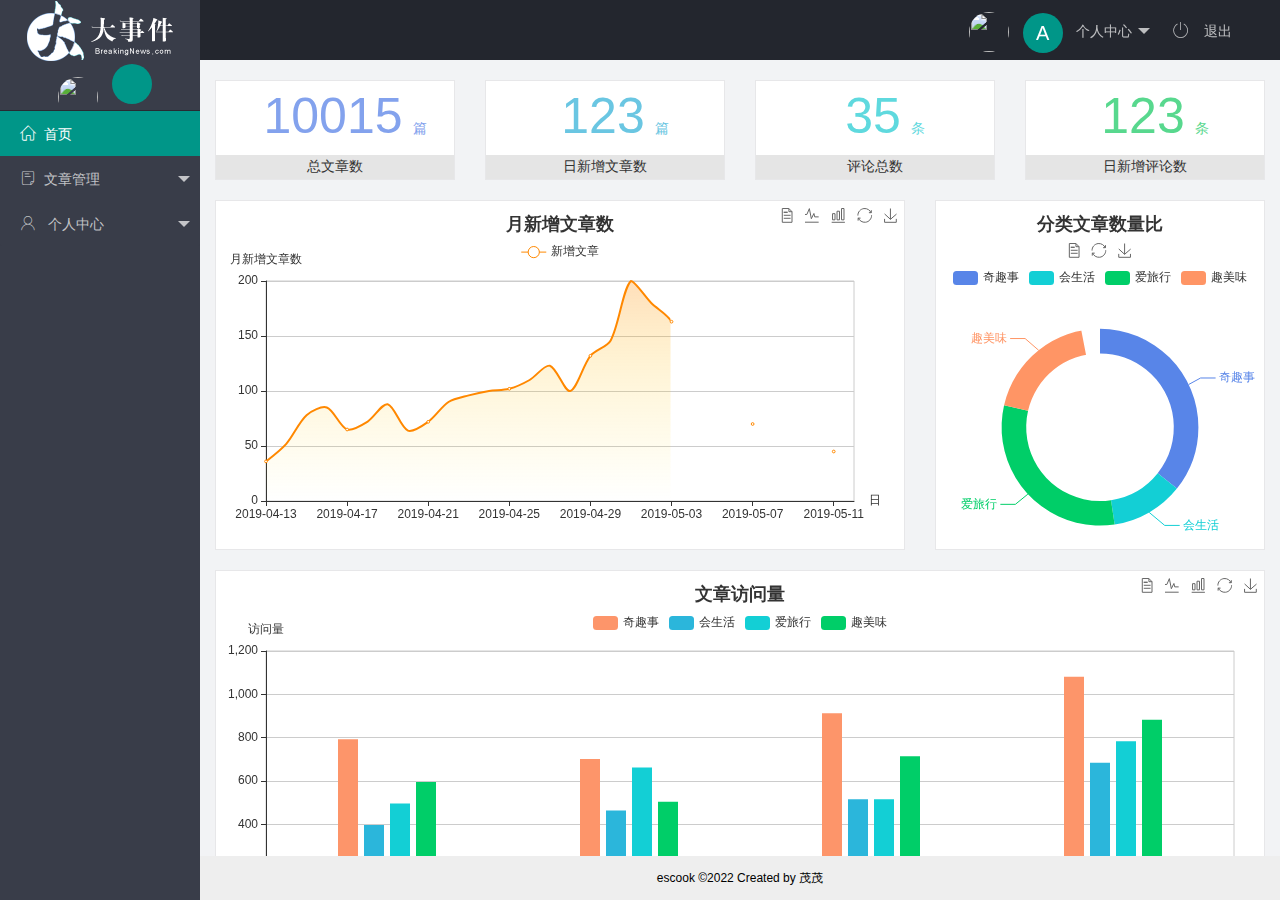
==== commit 3a483f93: "完成个人中心功能的开发" ====
--- a/index.html
+++ b/index.html
@@ -29,9 +29,9 @@
               个人中心
             </a>
             <dl class="layui-nav-child">
-              <dd><a href=""><i class="layui-icon layui-icon-username"></i>基本资料</a></dd>
-              <dd><a href=""><i class="layui-icon layui-icon-camera"></i>更换头像</a></dd>
-              <dd><a href=""><i class="layui-icon layui-icon-password"></i>重置密码</a></dd>
+              <dd><a href="./user/user_info.html" target="fm"><i class="layui-icon layui-icon-username"></i>基本资料</a></dd>
+              <dd><a href="./user/user_avatar.html" target="fm"><i class="layui-icon layui-icon-camera"></i>更换头像</a></dd>
+              <dd><a href="./user/user_pwd.html" target="fm"><i class="layui-icon layui-icon-password"></i>重置密码</a></dd>
             </dl>
           </li>
           <li class="layui-nav-item" lay-header-event="menuRight" lay-unselect>
@@ -74,9 +74,15 @@
                 <span class="iconfont icon-user"></span>
                 个人中心</a>
               <dl class="layui-nav-child">
-                <dd><a href="javascript:;"><i class="layui-icon layui-icon-username"></i>基本资料</a></dd>
-                <dd><a href="javascript:;"><i class="layui-icon layui-icon-camera"></i>更换头像</a></dd>
-                <dd><a href="javascript:;"><i class="layui-icon layui-icon-password"></i>重置密码</a></dd>
+                <dd>
+                  <a href="./user/user_info.html" target="fm"><i class="layui-icon layui-icon-username"></i>基本资料</a>
+                </dd>
+                <dd>
+                  <a href="./user/user_avatar.html" target="fm"><i class="layui-icon layui-icon-camera"></i>更换头像</a>
+                </dd>
+                <dd>
+                  <a href="./user/user_pwd.html" target="fm"><i class="layui-icon layui-icon-password"></i>重置密码</a>
+                </dd>
               </dl>
             </li>
           </ul>
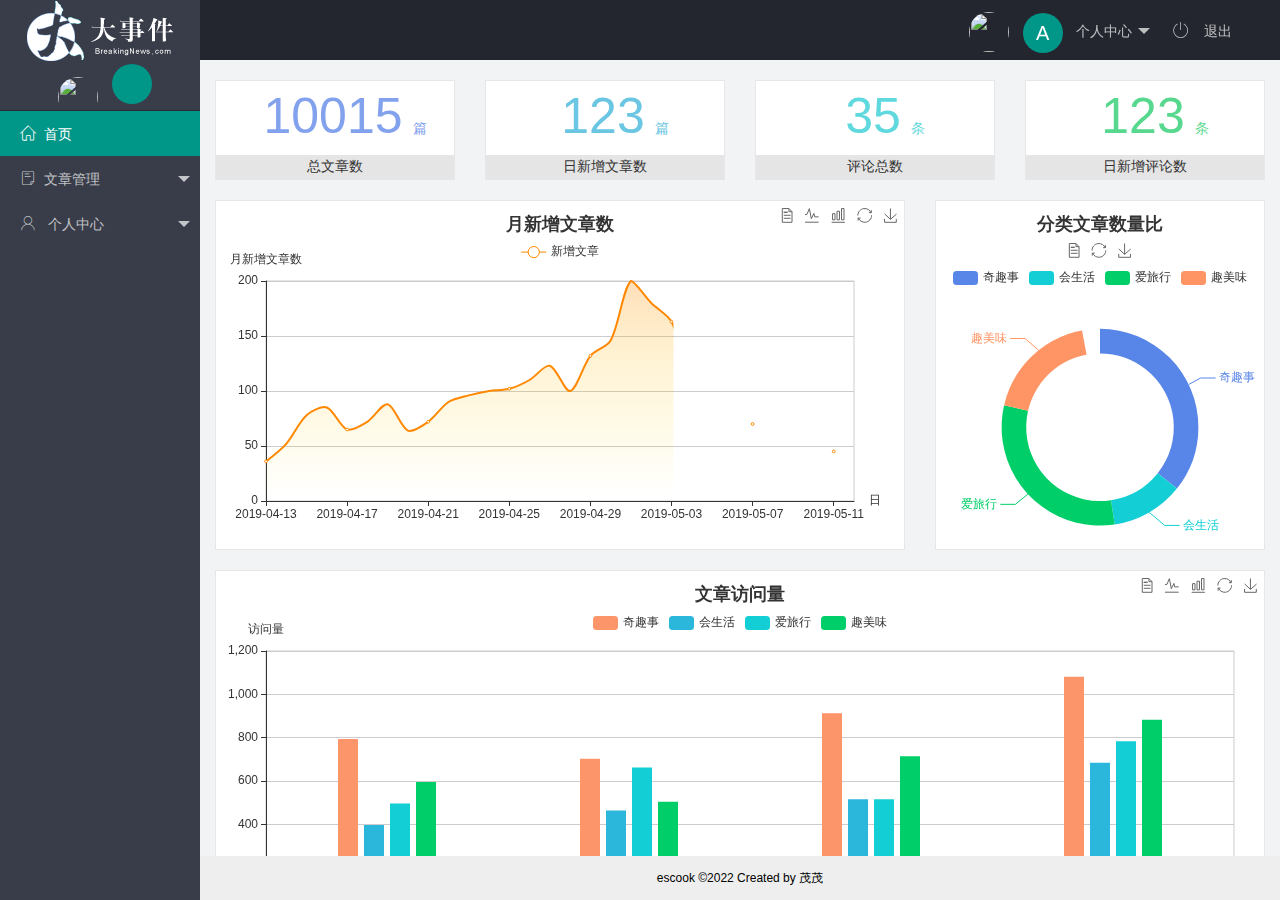
==== commit dcd57ce7: "完成文章管理相关功能的开发" ====
--- a/index.html
+++ b/index.html
@@ -64,9 +64,9 @@
             <li class="layui-nav-item"> 
               <a class="" href="javascript:;"><span class="iconfont icon-16"></span>文章管理</a>  <!-- 大菜单的名称 -->
               <dl class="layui-nav-child">
-                <dd><a href="javascript:;"><i class="layui-icon layui-icon-app"></i>文章类别</a></dd>   <!-- 小菜单里面的各个独立的内容 -->
-                <dd><a href="javascript:;"><span class="iconfont icon-16"></span>文章列表</a></dd>
-                <dd><a href="javascript:;"><i class="layui-icon layui-icon-file"></i>发布文章</a></dd>
+                <dd><a href="./article/art_cate.html" target="fm"><i class="layui-icon layui-icon-app"></i>文章类别</a></dd>   <!-- 小菜单里面的各个独立的内容 -->
+                <dd><a href="./article/art_list.html" target="fm"><span class="iconfont icon-16"></span>文章列表</a></dd>
+                <dd><a href="./article/art_pub.html" target="fm"><i class="layui-icon layui-icon-file"></i>发布文章</a></dd>
               </dl>
             </li>
             <li class="layui-nav-item">
